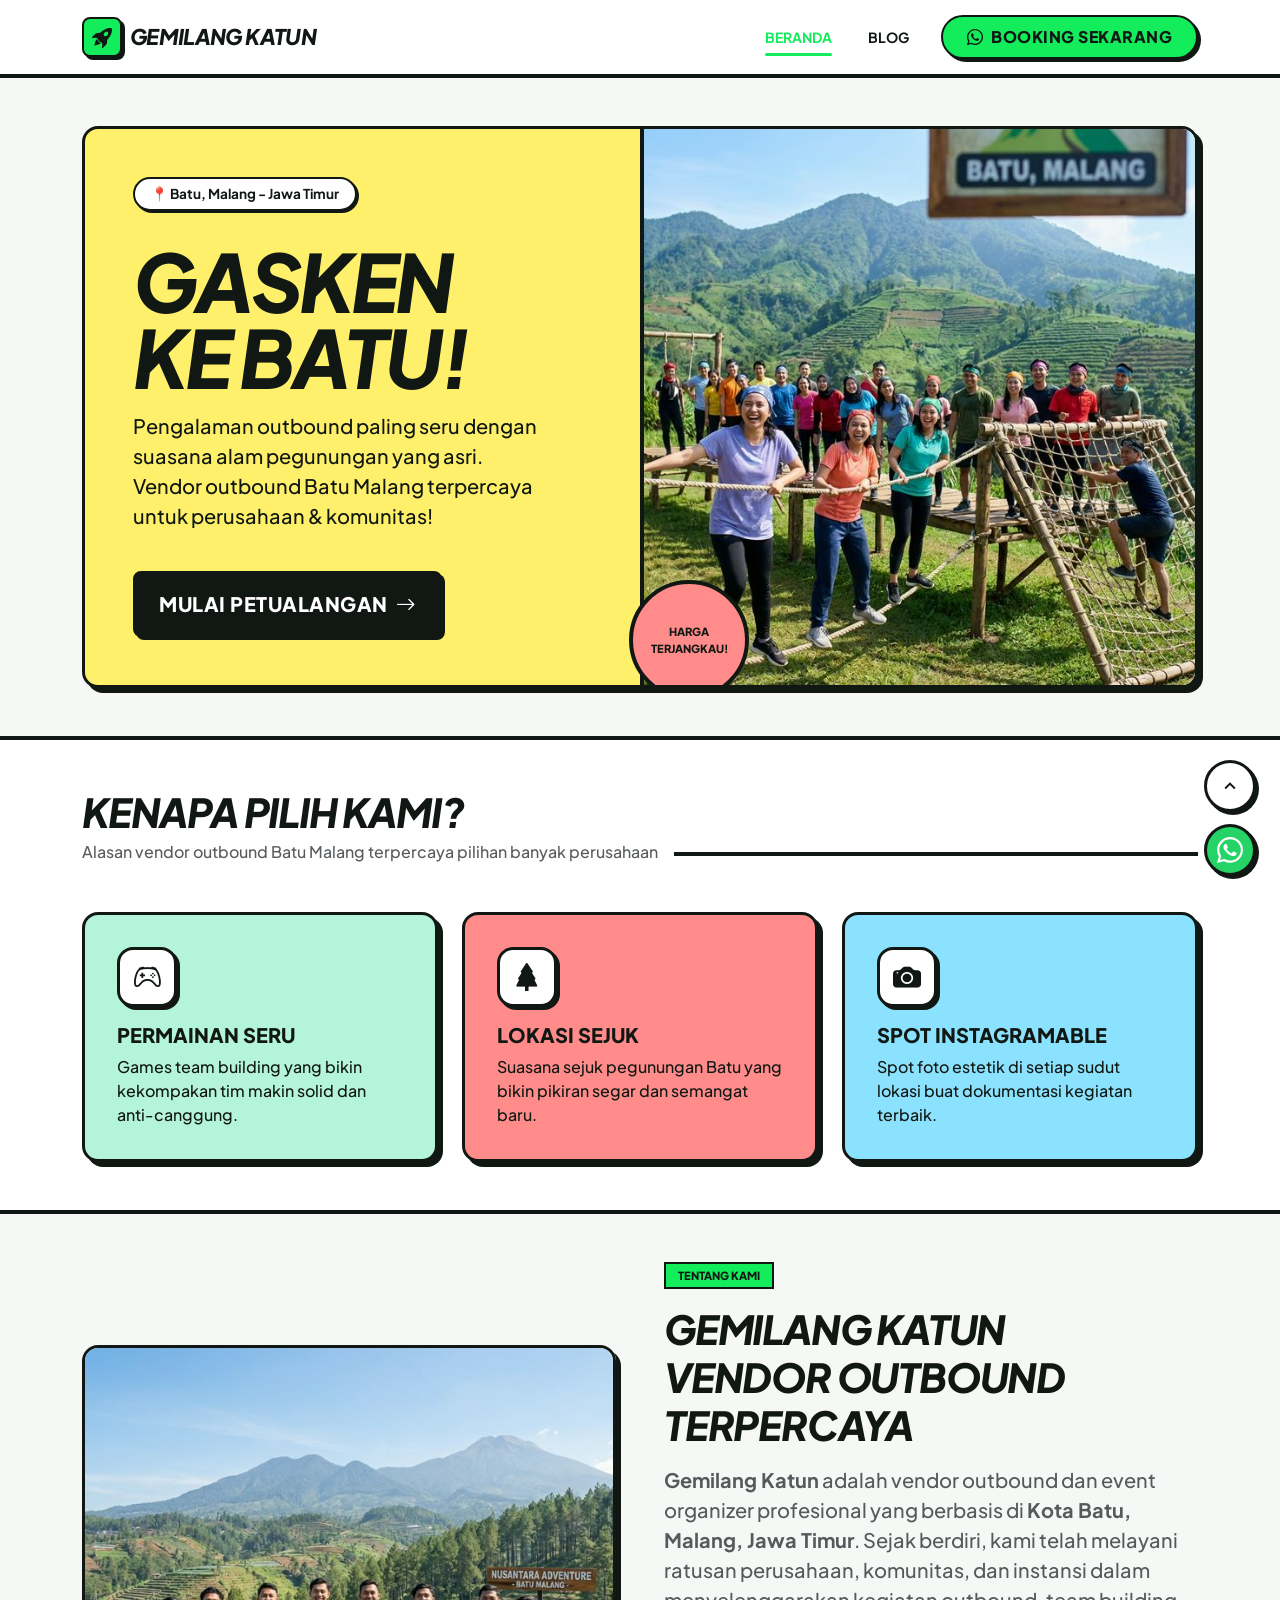
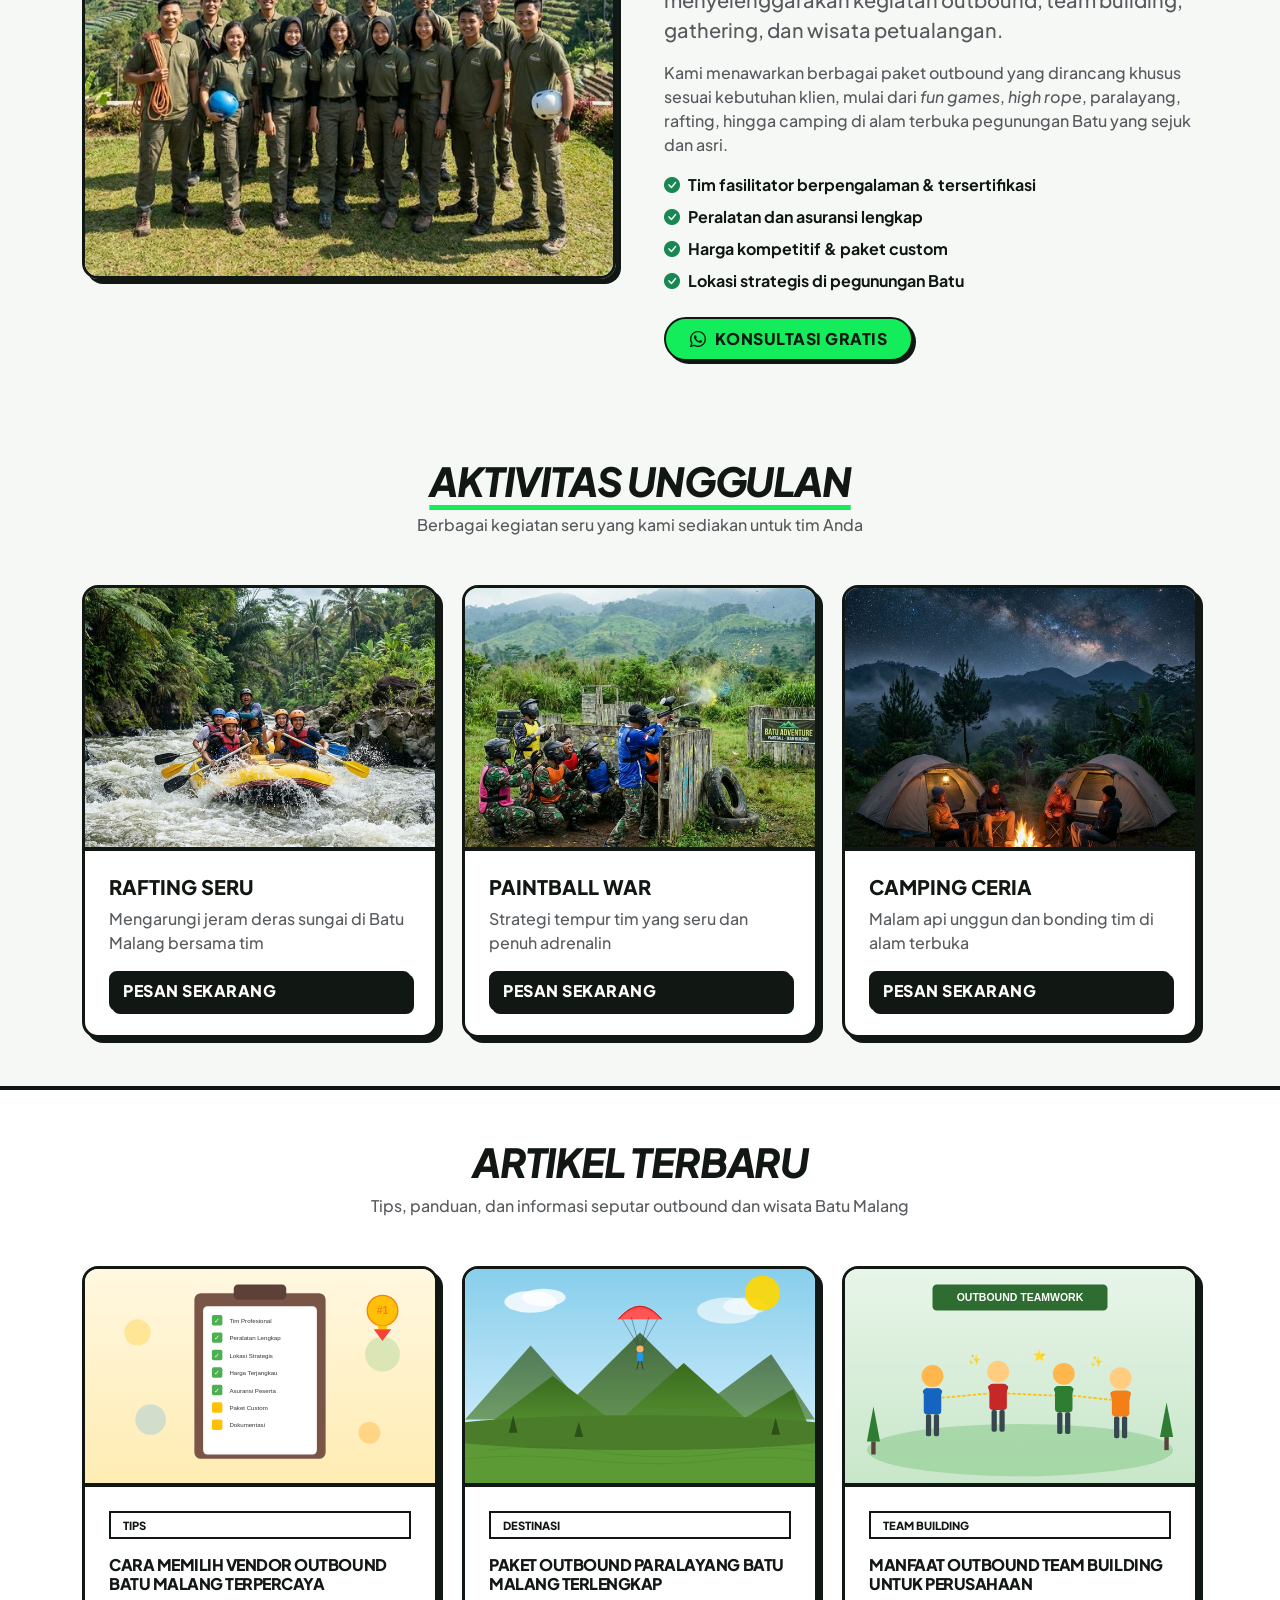
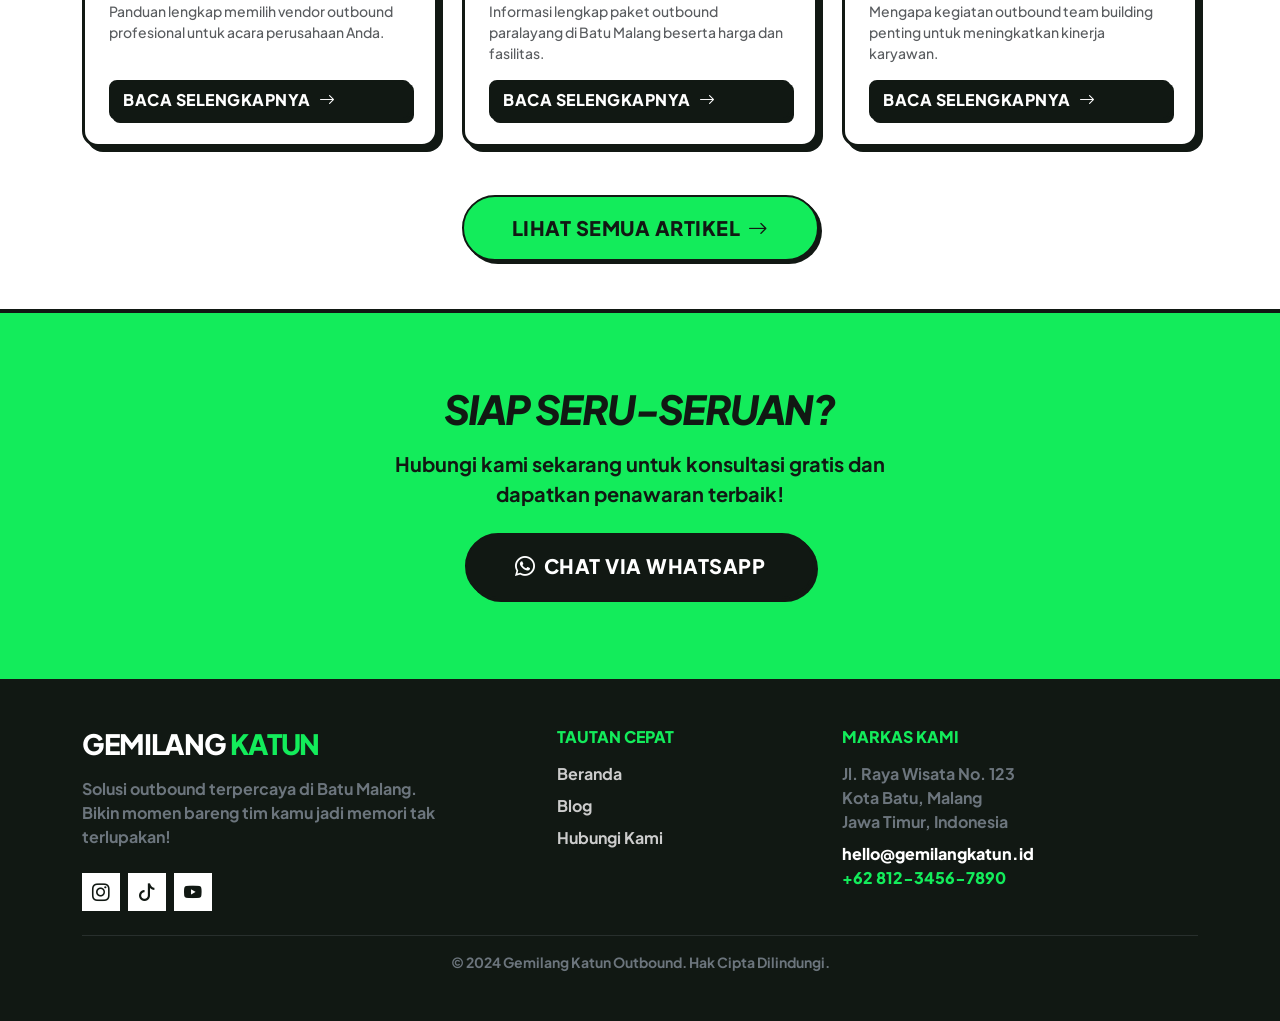
==== index.html @ 22e2e4f4 "Add files via upload" ====
<!DOCTYPE html>
<html lang="id">

<head>
    <meta charset="utf-8">
    <meta name="viewport" content="width=device-width, initial-scale=1.0">
    <title>Gemilang Katun - Vendor Outbound Batu Malang Terpercaya</title>
    <meta name="description"
        content="Gemilang Katun adalah vendor outbound terpercaya di Batu Malang. Paket outbound seru, paralayang, rafting, camping, dan team building profesional untuk perusahaan dan komunitas.">
    <meta name="keywords"
        content="vendor outbound batu malang terpercaya, paket outbound batu malang, outbound malang, team building batu, paralayang batu malang, rafting malang">
    <meta name="author" content="Ulil">
    <meta name="robots" content="index, follow, max-image-preview:large, max-snippet:-1, max-video-preview:-1">
    <link rel="canonical" href="https://gemilangkatun.id/">

    <!-- Open Graph -->
    <meta property="og:type" content="website">
    <meta property="og:title" content="Gemilang Katun - Vendor Outbound Batu Malang Terpercaya">
    <meta property="og:description"
        content="Gemilang Katun adalah vendor outbound terpercaya di Batu Malang. Paket outbound seru, paralayang, rafting, camping, dan team building profesional.">
    <meta property="og:url" content="https://gemilangkatun.id/">
    <meta property="og:site_name" content="Gemilang Katun">
    <meta property="og:image" content="https://gemilangkatun.id/images/hero-outbound.png">
    <meta property="og:image:width" content="1200">
    <meta property="og:image:height" content="630">
    <meta property="og:locale" content="id_ID">

    <!-- Twitter Card -->
    <meta name="twitter:card" content="summary_large_image">
    <meta name="twitter:title" content="Gemilang Katun - Vendor Outbound Batu Malang Terpercaya">
    <meta name="twitter:description"
        content="Vendor outbound terpercaya di Batu Malang. Paket outbound seru, paralayang, rafting, camping, dan team building.">
    <meta name="twitter:image" content="https://gemilangkatun.id/images/hero-outbound.png">

    <!-- GEO Tags -->
    <meta name="geo.region" content="ID-JI">
    <meta name="geo.placename" content="Batu, Malang">
    <meta name="geo.position" content="-7.882;112.523">
    <meta name="ICBM" content="-7.882, 112.523">

    <!-- Favicon -->
    <link rel="icon" type="image/svg+xml" href="images/favicon.svg">
    <link rel="apple-touch-icon" href="images/favicon.svg">

    <!-- Preconnect -->
    <link rel="preconnect" href="https://cdn.jsdelivr.net" crossorigin>
    <link rel="preconnect" href="https://fonts.googleapis.com">
    <link rel="preconnect" href="https://fonts.gstatic.com" crossorigin>

    <!-- Bootstrap 5 CSS -->
    <link href="https://cdn.jsdelivr.net/npm/bootstrap@5.3.3/dist/css/bootstrap.min.css" rel="stylesheet">
    <!-- Bootstrap Icons -->
    <link href="https://cdn.jsdelivr.net/npm/bootstrap-icons@1.11.3/font/bootstrap-icons.min.css" rel="stylesheet">
    <!-- Custom CSS -->
    <link href="style.css" rel="stylesheet">

    <!-- JSON-LD Structured Data -->
    <script type="application/ld+json">
  {
    "@context": "https://schema.org",
    "@type": "LocalBusiness",
    "name": "Gemilang Katun",
    "description": "Vendor outbound terpercaya di Batu Malang menyediakan paket outbound, team building, paralayang, rafting, dan camping.",
    "url": "https://gemilangkatun.id",
    "telephone": "+6281234567890",
    "email": "hello@gemilangkatun.id",
    "address": {
      "@type": "PostalAddress",
      "streetAddress": "Jl. Raya Wisata No. 123",
      "addressLocality": "Batu",
      "addressRegion": "Jawa Timur",
      "postalCode": "65315",
      "addressCountry": "ID"
    },
    "geo": {
      "@type": "GeoCoordinates",
      "latitude": -7.882,
      "longitude": 112.523
    },
    "image": "https://gemilangkatun.id/images/hero-outbound.png",
    "priceRange": "$$",
    "openingHoursSpecification": {
      "@type": "OpeningHoursSpecification",
      "dayOfWeek": ["Monday","Tuesday","Wednesday","Thursday","Friday","Saturday","Sunday"],
      "opens": "08:00",
      "closes": "17:00"
    },
    "sameAs": [
      "https://www.instagram.com/gemilangkatun",
      "https://www.tiktok.com/@gemilangkatun"
    ]
  }
  </script>
    <script type="application/ld+json">
  {
    "@context": "https://schema.org",
    "@type": "WebSite",
    "name": "Gemilang Katun",
    "url": "https://gemilangkatun.id",
    "potentialAction": {
      "@type": "SearchAction",
      "target": "https://gemilangkatun.id/?s={search_term_string}",
      "query-input": "required name=search_term_string"
    }
  }
  </script>
</head>

<body>

    <!-- Navbar -->
    <nav class="navbar navbar-expand-lg navbar-neo sticky-top" id="mainNavbar">
        <div class="container">
            <a class="navbar-brand d-flex align-items-center gap-2" href="index.html">
                <span class="brand-icon"><i class="bi bi-rocket-takeoff-fill fs-5"></i></span>
                Gemilang Katun
            </a>
            <button class="navbar-toggler border-2 border-dark" type="button" data-bs-toggle="offcanvas"
                data-bs-target="#mobileMenu" aria-controls="mobileMenu" aria-label="Toggle navigasi">
                <span class="navbar-toggler-icon"></span>
            </button>
            <div class="collapse navbar-collapse" id="navbarNav">
                <ul class="navbar-nav ms-auto me-3 gap-1">
                    <li class="nav-item"><a class="nav-link active" href="index.html">Beranda</a></li>
                    <li class="nav-item"><a class="nav-link" href="blog.html">Blog</a></li>
                </ul>
                <a href="https://wa.me/6281234567890?text=Halo%20Gemilang%20Katun%2C%20saya%20ingin%20booking%20outbound"
                    class="btn neo-btn neo-btn-primary rounded-pill px-4 py-2" target="_blank"
                    rel="noopener noreferrer">
                    <i class="bi bi-whatsapp"></i> Booking Sekarang
                </a>
            </div>
        </div>
    </nav>

    <!-- Offcanvas Mobile -->
    <div class="offcanvas offcanvas-end offcanvas-neo" tabindex="-1" id="mobileMenu" aria-labelledby="mobileMenuLabel">
        <div class="offcanvas-header">
            <h5 class="offcanvas-title fw-800" id="mobileMenuLabel">Menu</h5>
            <button type="button" class="btn-close" data-bs-dismiss="offcanvas" aria-label="Tutup"></button>
        </div>
        <div class="offcanvas-body">
            <ul class="navbar-nav">
                <li class="nav-item"><a class="nav-link active" href="index.html">Beranda</a></li>
                <li class="nav-item"><a class="nav-link" href="blog.html">Blog</a></li>
            </ul>
            <a href="https://wa.me/6281234567890?text=Halo%20Gemilang%20Katun%2C%20saya%20ingin%20booking%20outbound"
                class="btn neo-btn neo-btn-primary w-100 mt-4 py-3 rounded-pill" target="_blank"
                rel="noopener noreferrer">
                <i class="bi bi-whatsapp"></i> Booking Sekarang
            </a>
        </div>
    </div>

    <main>
        <!-- Hero Section -->
        <section class="py-4 py-lg-5 px-3" id="hero">
            <div class="container">
                <div class="hero-section">
                    <div class="row g-0">
                        <div class="col-lg-6 p-4 p-lg-5 d-flex flex-column justify-content-center gap-4">
                            <div>
                                <span class="hero-badge mb-3">📍 Batu, Malang - Jawa Timur</span>
                                <h1 class="mt-3">Gasken<br>ke Batu!</h1>
                                <p class="fs-5 fw-medium mt-3" style="max-width: 420px;">
                                    Pengalaman outbound paling seru dengan suasana alam pegunungan yang asri. Vendor
                                    outbound Batu Malang terpercaya untuk perusahaan &amp; komunitas!
                                </p>
                            </div>
                            <div>
                                <a href="https://wa.me/6281234567890?text=Halo%20Gemilang%20Katun%2C%20saya%20ingin%20tanya%20paket%20outbound"
                                    class="btn neo-btn neo-btn-dark rounded-3 px-4 py-3 fs-5" target="_blank"
                                    rel="noopener noreferrer">
                                    Mulai Petualangan <i class="bi bi-arrow-right"></i>
                                </a>
                            </div>
                        </div>
                        <div class="col-lg-6">
                            <div class="hero-img-wrap">
                                <img src="images/hero-outbound.png"
                                    alt="Kegiatan outbound seru tim di alam terbuka Batu Malang" width="800"
                                    height="500" loading="eager">
                                <div class="hero-badge-float d-none d-lg-flex">
                                    <span class="text-center fw-900 text-uppercase"
                                        style="font-size: 0.7rem;">Harga<br>Terjangkau!</span>
                                </div>
                            </div>
                        </div>
                    </div>
                </div>
            </div>
        </section>

        <!-- Kenapa Pilih Kami -->
        <section class="py-5 bg-white" style="border-top: 4px solid #111813; border-bottom: 4px solid #111813;"
            id="kenapa-kami">
            <div class="container">
                <div class="d-flex align-items-end justify-content-between mb-5 flex-wrap gap-3">
                    <div>
                        <h2 class="section-heading mb-1">Kenapa Pilih Kami?</h2>
                        <p class="fw-medium text-muted mb-0">Alasan vendor outbound Batu Malang terpercaya pilihan
                            banyak perusahaan</p>
                    </div>
                    <div class="section-line d-none d-lg-block"></div>
                </div>
                <div class="row g-4">
                    <div class="col-md-4">
                        <div class="feature-card bg-mint h-100">
                            <div class="feature-icon mb-3"><i class="bi bi-controller fs-3"></i></div>
                            <h3 class="fs-5 fw-800 text-uppercase mb-2">Permainan Seru</h3>
                            <p class="fw-medium mb-0">Games team building yang bikin kekompakan tim makin solid dan
                                anti-canggung.</p>
                        </div>
                    </div>
                    <div class="col-md-4">
                        <div class="feature-card bg-coral h-100">
                            <div class="feature-icon mb-3"><i class="bi bi-tree-fill fs-3"></i></div>
                            <h3 class="fs-5 fw-800 text-uppercase mb-2">Lokasi Sejuk</h3>
                            <p class="fw-medium mb-0">Suasana sejuk pegunungan Batu yang bikin pikiran segar dan
                                semangat baru.</p>
                        </div>
                    </div>
                    <div class="col-md-4">
                        <div class="feature-card bg-sky h-100">
                            <div class="feature-icon mb-3"><i class="bi bi-camera-fill fs-3"></i></div>
                            <h3 class="fs-5 fw-800 text-uppercase mb-2">Spot Instagramable</h3>
                            <p class="fw-medium mb-0">Spot foto estetik di setiap sudut lokasi buat dokumentasi kegiatan
                                terbaik.</p>
                        </div>
                    </div>
                </div>
            </div>
        </section>

        <!-- About Us -->
        <section class="py-5" id="tentang-kami">
            <div class="container">
                <div class="row g-5 align-items-center">
                    <div class="col-lg-6">
                        <div class="about-img-wrap">
                            <img src="images/about-team.png"
                                alt="Tim profesional Gemilang Katun vendor outbound Batu Malang" width="600"
                                height="400" loading="lazy">
                        </div>
                    </div>
                    <div class="col-lg-6">
                        <span class="badge-neo bg-primary-neo mb-3">Tentang Kami</span>
                        <h2 class="section-heading mb-3">Gemilang Katun<br>Vendor Outbound Terpercaya</h2>
                        <p class="fw-medium text-muted fs-5 mb-3">
                            <strong>Gemilang Katun</strong> adalah vendor outbound dan event organizer profesional yang
                            berbasis di <strong>Kota Batu, Malang, Jawa Timur</strong>. Sejak berdiri, kami telah
                            melayani ratusan perusahaan, komunitas, dan instansi dalam menyelenggarakan kegiatan
                            outbound, team building, gathering, dan wisata petualangan.
                        </p>
                        <p class="fw-medium text-muted mb-3">
                            Kami menawarkan berbagai paket outbound yang dirancang khusus sesuai kebutuhan klien, mulai
                            dari <em>fun games</em>, <em>high rope</em>, paralayang, rafting, hingga camping di alam
                            terbuka pegunungan Batu yang sejuk dan asri.
                        </p>
                        <ul class="list-unstyled">
                            <li class="mb-2"><i class="bi bi-check-circle-fill text-success me-2"></i><strong>Tim
                                    fasilitator berpengalaman &amp; tersertifikasi</strong></li>
                            <li class="mb-2"><i class="bi bi-check-circle-fill text-success me-2"></i><strong>Peralatan
                                    dan asuransi lengkap</strong></li>
                            <li class="mb-2"><i class="bi bi-check-circle-fill text-success me-2"></i><strong>Harga
                                    kompetitif &amp; paket custom</strong></li>
                            <li class="mb-2"><i class="bi bi-check-circle-fill text-success me-2"></i><strong>Lokasi
                                    strategis di pegunungan Batu</strong></li>
                        </ul>
                        <a href="https://wa.me/6281234567890?text=Halo%20saya%20ingin%20konsultasi%20paket%20outbound"
                            class="btn neo-btn neo-btn-primary rounded-pill px-4 py-2 mt-2" target="_blank"
                            rel="noopener noreferrer">
                            <i class="bi bi-whatsapp"></i> Konsultasi Gratis
                        </a>
                    </div>
                </div>
            </div>
        </section>

        <!-- Aktivitas Unggulan -->
        <section class="py-5" style="background: var(--clr-bg-light);" id="aktivitas">
            <div class="container">
                <h2 class="section-heading text-center mb-2">
                    <span
                        style="text-decoration: underline; text-decoration-color: var(--clr-primary); text-underline-offset: 8px; text-decoration-thickness: 5px;">Aktivitas
                        Unggulan</span>
                </h2>
                <p class="text-center text-muted fw-medium mb-5">Berbagai kegiatan seru yang kami sediakan untuk tim
                    Anda</p>
                <div class="row g-4">
                    <div class="col-md-4">
                        <div class="activity-card bg-white h-100">
                            <div style="overflow:hidden;">
                                <img class="card-img-top" src="images/rafting-activity.png"
                                    alt="Kegiatan rafting seru di sungai Batu Malang" width="400" height="300"
                                    loading="lazy">
                            </div>
                            <div class="card-body p-4">
                                <h4 class="fw-800 text-uppercase fs-5">Rafting Seru</h4>
                                <p class="text-muted fw-medium">Mengarungi jeram deras sungai di Batu Malang bersama tim
                                </p>
                                <a href="https://wa.me/6281234567890?text=Halo%20saya%20tertarik%20paket%20rafting"
                                    class="btn neo-btn neo-btn-dark rounded-3 w-100" target="_blank"
                                    rel="noopener noreferrer">Pesan Sekarang</a>
                            </div>
                        </div>
                    </div>
                    <div class="col-md-4">
                        <div class="activity-card bg-white h-100">
                            <div style="overflow:hidden;">
                                <img class="card-img-top" src="images/paintball-activity.png"
                                    alt="Kegiatan paintball outbound Batu Malang" width="400" height="300"
                                    loading="lazy">
                            </div>
                            <div class="card-body p-4">
                                <h4 class="fw-800 text-uppercase fs-5">Paintball War</h4>
                                <p class="text-muted fw-medium">Strategi tempur tim yang seru dan penuh adrenalin</p>
                                <a href="https://wa.me/6281234567890?text=Halo%20saya%20tertarik%20paket%20paintball"
                                    class="btn neo-btn neo-btn-dark rounded-3 w-100" target="_blank"
                                    rel="noopener noreferrer">Pesan Sekarang</a>
                            </div>
                        </div>
                    </div>
                    <div class="col-md-4">
                        <div class="activity-card bg-white h-100">
                            <div style="overflow:hidden;">
                                <img class="card-img-top" src="images/camping-activity.png"
                                    alt="Kegiatan camping malam di Batu Malang" width="400" height="300" loading="lazy">
                            </div>
                            <div class="card-body p-4">
                                <h4 class="fw-800 text-uppercase fs-5">Camping Ceria</h4>
                                <p class="text-muted fw-medium">Malam api unggun dan bonding tim di alam terbuka</p>
                                <a href="https://wa.me/6281234567890?text=Halo%20saya%20tertarik%20paket%20camping"
                                    class="btn neo-btn neo-btn-dark rounded-3 w-100" target="_blank"
                                    rel="noopener noreferrer">Pesan Sekarang</a>
                            </div>
                        </div>
                    </div>
                </div>
            </div>
        </section>

        <!-- Artikel Terbaru -->
        <section class="py-5 bg-white" style="border-top: 4px solid #111813;" id="artikel">
            <div class="container">
                <h2 class="section-heading text-center mb-2">Artikel Terbaru</h2>
                <p class="text-center text-muted fw-medium mb-5">Tips, panduan, dan informasi seputar outbound dan
                    wisata Batu Malang</p>
                <div class="row g-4">
                    <div class="col-md-4">
                        <div class="article-card bg-white">
                            <div class="card-img-wrap">
                                <img src="images/vendor-outbound.svg"
                                    alt="Tips memilih vendor outbound Batu Malang terpercaya" width="400" height="250"
                                    loading="lazy">
                            </div>
                            <div class="card-body p-4">
                                <span class="badge-neo bg-yellow-neo mb-3">Tips</span>
                                <h3 class="fw-800 fs-6 text-uppercase tracking-tight">Cara Memilih Vendor Outbound Batu
                                    Malang Terpercaya</h3>
                                <p class="text-muted small fw-medium">Panduan lengkap memilih vendor outbound
                                    profesional untuk acara perusahaan Anda.</p>
                                <div class="mt-auto">
                                    <a href="artikel-1.html" class="btn neo-btn neo-btn-dark rounded-3 w-100">Baca
                                        Selengkapnya <i class="bi bi-arrow-right"></i></a>
                                </div>
                            </div>
                        </div>
                    </div>
                    <div class="col-md-4">
                        <div class="article-card bg-white">
                            <div class="card-img-wrap">
                                <img src="images/paragliding-batu.svg" alt="Paket paralayang Batu Malang untuk outbound"
                                    width="400" height="250" loading="lazy">
                            </div>
                            <div class="card-body p-4">
                                <span class="badge-neo bg-sky mb-3">Destinasi</span>
                                <h3 class="fw-800 fs-6 text-uppercase tracking-tight">Paket Outbound Paralayang Batu
                                    Malang Terlengkap</h3>
                                <p class="text-muted small fw-medium">Informasi lengkap paket outbound paralayang di
                                    Batu Malang beserta harga dan fasilitas.</p>
                                <div class="mt-auto">
                                    <a href="artikel-2.html" class="btn neo-btn neo-btn-dark rounded-3 w-100">Baca
                                        Selengkapnya <i class="bi bi-arrow-right"></i></a>
                                </div>
                            </div>
                        </div>
                    </div>
                    <div class="col-md-4">
                        <div class="article-card bg-white">
                            <div class="card-img-wrap">
                                <img src="images/outbound-teamwork.svg" alt="Manfaat outbound team building Batu Malang"
                                    width="400" height="250" loading="lazy">
                            </div>
                            <div class="card-body p-4">
                                <span class="badge-neo bg-mint mb-3">Team Building</span>
                                <h3 class="fw-800 fs-6 text-uppercase tracking-tight">Manfaat Outbound Team Building
                                    untuk Perusahaan</h3>
                                <p class="text-muted small fw-medium">Mengapa kegiatan outbound team building penting
                                    untuk meningkatkan kinerja karyawan.</p>
                                <div class="mt-auto">
                                    <a href="artikel-3.html" class="btn neo-btn neo-btn-dark rounded-3 w-100">Baca
                                        Selengkapnya <i class="bi bi-arrow-right"></i></a>
                                </div>
                            </div>
                        </div>
                    </div>
                </div>
                <div class="text-center mt-5">
                    <a href="blog.html" class="btn neo-btn neo-btn-primary rounded-pill px-5 py-3 fs-5">
                        Lihat Semua Artikel <i class="bi bi-arrow-right"></i>
                    </a>
                </div>
            </div>
        </section>

        <!-- CTA Section -->
        <section class="py-5" style="background: var(--clr-primary); border-top: 4px solid #111813;" id="cta">
            <div class="container text-center py-4">
                <h2 class="fw-900 text-uppercase italic tracking-tighter mb-3" style="font-size: 2.5rem;">Siap
                    Seru-Seruan?</h2>
                <p class="fs-5 fw-bold mb-4" style="max-width: 500px; margin: 0 auto;">Hubungi kami sekarang untuk
                    konsultasi gratis dan dapatkan penawaran terbaik!</p>
                <a href="https://wa.me/6281234567890?text=Halo%20Gemilang%20Katun%2C%20saya%20ingin%20konsultasi%20paket%20outbound"
                    class="btn neo-btn neo-btn-dark rounded-pill px-5 py-3 fs-5" target="_blank"
                    rel="noopener noreferrer">
                    <i class="bi bi-whatsapp"></i> Chat via WhatsApp
                </a>
            </div>
        </section>
    </main>

    <!-- Footer -->
    <footer class="footer-neo py-5" id="footer">
        <div class="container">
            <div class="row g-4">
                <div class="col-md-6 col-lg-5">
                    <h4 class="fs-3 fw-900 text-uppercase tracking-tighter mb-3">
                        Gemilang <span class="text-primary-neo">Katun</span>
                    </h4>
                    <p class="text-secondary fw-bold mb-4" style="max-width: 360px;">
                        Solusi outbound terpercaya di Batu Malang. Bikin momen bareng tim kamu jadi memori tak
                        terlupakan!
                    </p>
                    <div class="footer-social d-flex gap-2">
                        <a href="https://instagram.com/gemilangkatun" target="_blank" rel="noopener noreferrer"
                            aria-label="Instagram"><i class="bi bi-instagram"></i></a>
                        <a href="https://tiktok.com/@gemilangkatun" target="_blank" rel="noopener noreferrer"
                            aria-label="TikTok"><i class="bi bi-tiktok"></i></a>
                        <a href="https://youtube.com/@gemilangkatun" target="_blank" rel="noopener noreferrer"
                            aria-label="YouTube"><i class="bi bi-youtube"></i></a>
                    </div>
                </div>
                <div class="col-6 col-lg-3">
                    <h5>Tautan Cepat</h5>
                    <ul class="list-unstyled">
                        <li class="mb-2"><a href="index.html" class="fw-bold">Beranda</a></li>
                        <li class="mb-2"><a href="blog.html" class="fw-bold">Blog</a></li>
                        <li class="mb-2"><a href="https://wa.me/6281234567890" class="fw-bold" target="_blank"
                                rel="noopener noreferrer">Hubungi Kami</a></li>
                    </ul>
                </div>
                <div class="col-6 col-lg-4">
                    <h5>Markas Kami</h5>
                    <p class="fw-bold text-secondary mb-1">
                        Jl. Raya Wisata No. 123<br>
                        Kota Batu, Malang<br>
                        Jawa Timur, Indonesia
                    </p>
                    <p class="fw-800 mt-2 mb-0">hello@gemilangkatun.id</p>
                    <p class="fw-800 text-primary-neo">+62 812-3456-7890</p>
                </div>
            </div>
            <hr class="border-secondary mt-4 mb-3">
            <p class="text-center text-secondary fw-bold small mb-0">
                &copy; 2024 Gemilang Katun Outbound. Hak Cipta Dilindungi.
            </p>
        </div>
    </footer>

    <!-- Floating Buttons -->
    <div class="floating-actions" id="floatingActions">
        <button class="btn-scroll-top" id="scrollTopBtn" onclick="window.scrollTo({top:0,behavior:'smooth'})"
            aria-label="Kembali ke atas">
            <svg viewBox="0 0 24 24">
                <path d="M7.41 15.41L12 10.83l4.59 4.58L18 14l-6-6-6 6z" />
            </svg>
        </button>
        <a href="https://wa.me/6281234567890?text=Halo%20Gemilang%20Katun%2C%20saya%20ingin%20bertanya"
            class="btn-wa-float" target="_blank" rel="noopener noreferrer" aria-label="Chat WhatsApp">
            <svg viewBox="0 0 24 24">
                <path
                    d="M17.472 14.382c-.297-.149-1.758-.867-2.03-.967-.273-.099-.471-.148-.67.15-.197.297-.767.966-.94 1.164-.173.199-.347.223-.644.075-.297-.15-1.255-.463-2.39-1.475-.883-.788-1.48-1.761-1.653-2.059-.173-.297-.018-.458.13-.606.134-.133.298-.347.446-.52.149-.174.198-.298.298-.497.099-.198.05-.371-.025-.52-.075-.149-.669-1.612-.916-2.207-.242-.579-.487-.5-.669-.51-.173-.008-.371-.01-.57-.01-.198 0-.52.074-.792.372-.272.297-1.04 1.016-1.04 2.479 0 1.462 1.065 2.875 1.213 3.074.149.198 2.096 3.2 5.077 4.487.709.306 1.262.489 1.694.625.712.227 1.36.195 1.871.118.571-.085 1.758-.719 2.006-1.413.248-.694.248-1.289.173-1.413-.074-.124-.272-.198-.57-.347m-5.421 7.403h-.004a9.87 9.87 0 01-5.031-1.378l-.361-.214-3.741.982.998-3.648-.235-.374a9.86 9.86 0 01-1.51-5.26c.001-5.45 4.436-9.884 9.888-9.884 2.64 0 5.122 1.03 6.988 2.898a9.825 9.825 0 012.893 6.994c-.003 5.45-4.437 9.884-9.885 9.884m8.413-18.297A11.815 11.815 0 0012.05 0C5.495 0 .16 5.335.157 11.892c0 2.096.547 4.142 1.588 5.945L.057 24l6.305-1.654a11.882 11.882 0 005.683 1.448h.005c6.554 0 11.89-5.335 11.893-11.893a11.821 11.821 0 00-3.48-8.413z" />
            </svg>
        </a>
    </div>

    <!-- Bootstrap JS -->
    <script src="https://cdn.jsdelivr.net/npm/bootstrap@5.3.3/dist/js/bootstrap.bundle.min.js"></script>
    <!-- Custom Scripts -->
    <script>
        // Scroll to top button visibility
        const scrollBtn = document.getElementById('scrollTopBtn');
        window.addEventListener('scroll', function () {
            if (window.scrollY > 400) {
                scrollBtn.classList.add('visible');
            } else {
                scrollBtn.classList.remove('visible');
            }
        });
    </script>
</body>

</html>
---- style.css ----
/* ============================================
   Gemilang Katun - Custom Stylesheet
   Neo-Brutalism Design System on Bootstrap
   ============================================ */

/* ---------- Import Google Fonts ---------- */
@import url('https://fonts.googleapis.com/css2?family=Plus+Jakarta+Sans:wght@400;500;600;700;800&display=swap');

/* ---------- CSS Custom Properties ---------- */
:root {
  --clr-primary: #13ec5b;
  --clr-primary-dark: #0abf48;
  --clr-bg-light: #f6f8f6;
  --clr-dark: #111813;
  --clr-accent-coral: #ff8b8b;
  --clr-accent-sky: #8be2ff;
  --clr-accent-mint: #b4f4da;
  --clr-accent-yellow: #fff06b;
  --clr-accent-pink: #fface4;
  --clr-wa-green: #25D366;
  --border-neo: 3px solid #111813;
  --shadow-neo: 5px 5px 0px #111813;
  --shadow-neo-sm: 3px 3px 0px #111813;
  --shadow-neo-hover: 2px 2px 0px #111813;
  --radius-sm: 0.5rem;
  --radius-md: 1rem;
  --radius-lg: 2rem;
  --radius-full: 9999px;
  --font-base: 'Plus Jakarta Sans', sans-serif;
}

/* ---------- Global Reset & Base ---------- */
* { box-sizing: border-box; }
html { scroll-behavior: smooth; }

body {
  font-family: var(--font-base);
  background-color: var(--clr-bg-light);
  color: var(--clr-dark);
  overflow-x: hidden;
}

img { max-width: 100%; height: auto; }
a { text-decoration: none; transition: color 0.2s; }

/* ---------- Neo-Brutalism Components ---------- */
.neo-card {
  border: var(--border-neo);
  box-shadow: var(--shadow-neo);
  border-radius: var(--radius-md);
  transition: transform 0.15s ease, box-shadow 0.15s ease;
}
.neo-card:hover {
  transform: translate(2px, 2px);
  box-shadow: var(--shadow-neo-hover);
}

.neo-btn {
  border: 2px solid var(--clr-dark);
  box-shadow: var(--shadow-neo-sm);
  transition: all 0.12s ease;
  font-weight: 800;
  text-transform: uppercase;
  letter-spacing: 0.5px;
  display: inline-flex;
  align-items: center;
  gap: 0.5rem;
  cursor: pointer;
}
.neo-btn:active,
.neo-btn:hover {
  box-shadow: 0px 0px 0px var(--clr-dark);
  transform: translate(3px, 3px);
}

.neo-btn-primary {
  background-color: var(--clr-primary);
  color: var(--clr-dark);
}
.neo-btn-primary:hover {
  background-color: var(--clr-primary-dark);
  color: var(--clr-dark);
}

.neo-btn-dark {
  background-color: var(--clr-dark);
  color: #fff;
}
.neo-btn-dark:hover {
  background-color: var(--clr-primary);
  color: var(--clr-dark);
}

.neo-btn-wa {
  background-color: var(--clr-wa-green);
  color: #fff;
  border-color: var(--clr-dark);
}
.neo-btn-wa:hover {
  background-color: #1DA851;
  color: #fff;
}

/* ---------- Navbar ---------- */
.navbar-neo {
  background: rgba(255,255,255,0.95);
  backdrop-filter: blur(12px);
  -webkit-backdrop-filter: blur(12px);
  border-bottom: 4px solid var(--clr-dark);
  padding: 0.75rem 0;
}
.navbar-neo .navbar-brand {
  font-weight: 800;
  font-size: 1.35rem;
  text-transform: uppercase;
  letter-spacing: -0.03em;
  font-style: italic;
  color: var(--clr-dark);
}
.navbar-neo .navbar-brand:hover { color: var(--clr-dark); }
.navbar-neo .brand-icon {
  width: 40px; height: 40px;
  background: var(--clr-primary);
  border: 2px solid var(--clr-dark);
  border-radius: var(--radius-sm);
  display: flex; align-items: center; justify-content: center;
  box-shadow: var(--shadow-neo-sm);
}
.navbar-neo .nav-link {
  font-weight: 700;
  text-transform: uppercase;
  font-size: 0.875rem;
  color: var(--clr-dark) !important;
  position: relative;
  padding: 0.5rem 1rem !important;
}
.navbar-neo .nav-link:hover,
.navbar-neo .nav-link.active {
  color: var(--clr-primary) !important;
}
.navbar-neo .nav-link.active::after {
  content: '';
  position: absolute;
  bottom: 0; left: 1rem; right: 1rem;
  height: 3px;
  background: var(--clr-primary);
  border-radius: 2px;
}

/* ---------- Offcanvas Mobile ---------- */
.offcanvas-neo {
  border-left: 4px solid var(--clr-dark) !important;
}
.offcanvas-neo .offcanvas-header {
  border-bottom: 3px solid var(--clr-dark);
}
.offcanvas-neo .nav-link {
  font-weight: 700;
  font-size: 1.1rem;
  padding: 0.75rem 1rem;
  color: var(--clr-dark);
  border-bottom: 2px solid #eee;
}
.offcanvas-neo .nav-link:hover,
.offcanvas-neo .nav-link.active {
  color: var(--clr-primary);
  background: #f0faf2;
}

/* ---------- Hero Section ---------- */
.hero-section {
  background: var(--clr-accent-yellow);
  border: var(--border-neo);
  box-shadow: var(--shadow-neo);
  border-radius: var(--radius-md);
  overflow: hidden;
}
.hero-section .hero-badge {
  display: inline-block;
  background: #fff;
  border: 2px solid var(--clr-dark);
  padding: 0.3rem 1rem;
  border-radius: var(--radius-full);
  font-size: 0.85rem;
  font-weight: 700;
  box-shadow: 2px 2px 0 var(--clr-dark);
}
.hero-section h1 {
  font-size: 3.5rem;
  font-weight: 900;
  line-height: 0.95;
  letter-spacing: -0.04em;
  text-transform: uppercase;
  font-style: italic;
}
@media (min-width: 992px) {
  .hero-section h1 { font-size: 5rem; }
}
.hero-img-wrap {
  position: relative;
  min-height: 350px;
  border-left: 0;
  border-top: 4px solid var(--clr-dark);
  background: var(--clr-accent-mint);
}
@media (min-width: 992px) {
  .hero-img-wrap {
    border-left: 4px solid var(--clr-dark);
    border-top: 0;
    min-height: 100%;
  }
}
.hero-img-wrap img {
  position: absolute;
  inset: 0;
  width: 100%; height: 100%;
  object-fit: cover;
}
.hero-badge-float {
  position: absolute;
  bottom: -15px; left: -15px;
  width: 120px; height: 120px;
  background: var(--clr-accent-coral);
  border-radius: 50%;
  border: 4px solid var(--clr-dark);
  display: flex; align-items: center; justify-content: center;
  animation: bounce 2s infinite;
  z-index: 2;
}
@keyframes bounce {
  0%, 100% { transform: translateY(0); }
  50% { transform: translateY(-15px); }
}

/* ---------- Section Styles ---------- */
.section-heading {
  font-size: 2rem;
  font-weight: 900;
  text-transform: uppercase;
  letter-spacing: -0.03em;
  font-style: italic;
}
@media (min-width: 768px) {
  .section-heading { font-size: 2.5rem; }
}

.section-line {
  height: 4px;
  background: var(--clr-dark);
  flex: 1;
  margin-bottom: 0.5rem;
}

/* ---------- Feature Cards ---------- */
.feature-card {
  border: var(--border-neo);
  box-shadow: var(--shadow-neo);
  border-radius: var(--radius-md);
  padding: 2rem;
  transition: transform 0.15s, box-shadow 0.15s;
}
.feature-card:hover {
  transform: translate(2px, 2px);
  box-shadow: var(--shadow-neo-hover);
}
.feature-icon {
  width: 60px; height: 60px;
  background: #fff;
  border: 3px solid var(--clr-dark);
  border-radius: var(--radius-md);
  display: flex; align-items: center; justify-content: center;
  box-shadow: var(--shadow-neo-sm);
  font-size: 1.75rem;
}

/* ---------- Activity Cards ---------- */
.activity-card {
  border: var(--border-neo);
  box-shadow: var(--shadow-neo);
  overflow: hidden;
  border-radius: var(--radius-md);
  transition: transform 0.15s, box-shadow 0.15s;
}
.activity-card:hover {
  transform: translate(2px, 2px);
  box-shadow: var(--shadow-neo-hover);
}
.activity-card .card-img-top {
  aspect-ratio: 4/3;
  object-fit: cover;
  border-bottom: 4px solid var(--clr-dark);
  transition: transform 0.5s;
}
.activity-card:hover .card-img-top {
  transform: scale(1.05);
}
.activity-card .card-body {
  border-top: 0;
}

/* ---------- Article Cards ---------- */
.article-card {
  border: var(--border-neo);
  box-shadow: var(--shadow-neo);
  overflow: hidden;
  border-radius: var(--radius-md);
  transition: transform 0.15s, box-shadow 0.15s;
  height: 100%;
  display: flex;
  flex-direction: column;
}
.article-card:hover {
  transform: translate(2px, 2px);
  box-shadow: var(--shadow-neo-hover);
}
.article-card .card-img-wrap {
  overflow: hidden;
  border-bottom: 4px solid var(--clr-dark);
  aspect-ratio: 16/10;
}
.article-card .card-img-wrap img {
  width: 100%; height: 100%;
  object-fit: cover;
  transition: transform 0.5s;
}
.article-card:hover .card-img-wrap img {
  transform: scale(1.05);
}
.article-card .card-body {
  flex: 1;
  display: flex;
  flex-direction: column;
}
.article-card .card-body .mt-auto {
  margin-top: auto;
}

/* ---------- About Section ---------- */
.about-section {
  background: #fff;
  border-top: 4px solid var(--clr-dark);
  border-bottom: 4px solid var(--clr-dark);
}
.about-img-wrap {
  border: var(--border-neo);
  box-shadow: var(--shadow-neo);
  border-radius: var(--radius-md);
  overflow: hidden;
}
.about-img-wrap img {
  width: 100%; height: 100%;
  object-fit: cover;
}

/* ---------- Blog Page ---------- */
.blog-hero-badge {
  background: var(--clr-accent-pink);
  border: var(--border-neo);
  padding: 0.25rem 1rem;
  font-size: 0.75rem;
  font-weight: 900;
  text-transform: uppercase;
  display: inline-block;
}
.blog-hero h2 {
  font-size: 3rem;
  font-weight: 900;
  text-transform: uppercase;
  letter-spacing: -0.04em;
  line-height: 1;
}
@media (min-width: 768px) {
  .blog-hero h2 { font-size: 4.5rem; }
}

.blog-featured {
  border: var(--border-neo);
  box-shadow: var(--shadow-neo);
  overflow: hidden;
  transition: transform 0.15s, box-shadow 0.15s;
}
.blog-featured:hover {
  transform: translate(2px, 2px);
  box-shadow: var(--shadow-neo-hover);
}

/* ---------- Article Page Styles ---------- */
.article-content h2 {
  font-size: 1.6rem;
  font-weight: 800;
  margin-top: 2rem;
  margin-bottom: 1rem;
  padding-bottom: 0.5rem;
  border-bottom: 3px solid var(--clr-primary);
  color: var(--clr-dark);
}
.article-content h3 {
  font-size: 1.3rem;
  font-weight: 700;
  margin-top: 1.5rem;
  margin-bottom: 0.75rem;
  color: var(--clr-dark);
}
.article-content p {
  line-height: 1.8;
  margin-bottom: 1rem;
  color: #333;
}
.article-content ul, .article-content ol {
  margin-bottom: 1rem;
  padding-left: 1.5rem;
}
.article-content li {
  margin-bottom: 0.5rem;
  line-height: 1.7;
}
.article-content blockquote {
  border-left: 5px solid var(--clr-primary);
  background: #f0faf2;
  padding: 1.25rem 1.5rem;
  margin: 1.5rem 0;
  border-radius: 0 var(--radius-sm) var(--radius-sm) 0;
  font-style: italic;
  font-weight: 600;
  color: #1a3a1a;
}
.article-content .img-caption {
  font-size: 0.85rem;
  color: #666;
  text-align: center;
  font-style: italic;
  margin-top: 0.5rem;
  margin-bottom: 1.5rem;
}
.article-content .article-img {
  border: var(--border-neo);
  border-radius: var(--radius-sm);
  box-shadow: var(--shadow-neo-sm);
  width: 100%;
  margin: 1rem 0 0.25rem;
}

/* TOC */
.toc-container {
  background: #f0faf2;
  border: var(--border-neo);
  border-radius: var(--radius-md);
  padding: 1.25rem 1.5rem;
  margin: 1.5rem 0;
}
.toc-container .toc-title {
  font-weight: 800;
  font-size: 1.1rem;
  cursor: pointer;
  display: flex;
  align-items: center;
  justify-content: space-between;
}
.toc-container .toc-list {
  list-style: none;
  padding-left: 0;
  margin: 0.75rem 0 0;
}
.toc-container .toc-list li {
  margin-bottom: 0.35rem;
}
.toc-container .toc-list a {
  color: var(--clr-dark);
  font-weight: 600;
  font-size: 0.9rem;
  border-bottom: 2px solid transparent;
}
.toc-container .toc-list a:hover {
  color: var(--clr-primary-dark);
  border-bottom-color: var(--clr-primary);
}
.toc-container .toc-list .toc-h3 {
  padding-left: 1.25rem;
  font-size: 0.85rem;
  font-weight: 500;
}

/* Read more section */
.read-more-section {
  background: var(--clr-accent-mint);
  border: var(--border-neo);
  border-radius: var(--radius-md);
  padding: 1.5rem;
  margin: 2rem 0;
}

/* FAQ */
.faq-item {
  border: 2px solid var(--clr-dark);
  border-radius: var(--radius-sm);
  margin-bottom: 0.75rem;
  overflow: hidden;
}
.faq-item .faq-question {
  background: #fff;
  padding: 1rem 1.25rem;
  font-weight: 700;
  cursor: pointer;
  display: flex;
  align-items: center;
  justify-content: space-between;
}
.faq-item .faq-question:hover {
  background: #f0faf2;
}
.faq-item .faq-answer {
  padding: 0 1.25rem 1rem;
  line-height: 1.7;
  display: none;
}
.faq-item.open .faq-answer {
  display: block;
}

/* Author profile */
.author-profile {
  background: #f9f9f9;
  border: var(--border-neo);
  border-radius: var(--radius-md);
  padding: 1.5rem;
  display: flex;
  gap: 1.25rem;
  align-items: center;
}
.author-profile img {
  width: 70px; height: 70px;
  border-radius: 50%;
  border: 3px solid var(--clr-primary);
  object-fit: cover;
}

/* Share buttons */
.share-buttons a {
  width: 42px; height: 42px;
  border-radius: 50%;
  display: inline-flex;
  align-items: center;
  justify-content: center;
  font-size: 1.1rem;
  color: #fff;
  border: 2px solid var(--clr-dark);
  transition: transform 0.15s, box-shadow 0.15s;
  box-shadow: 2px 2px 0 var(--clr-dark);
}
.share-buttons a:hover {
  transform: translate(1px,1px);
  box-shadow: 0 0 0 var(--clr-dark);
}
.share-btn-fb { background: #1877F2; }
.share-btn-tw { background: #1DA1F2; }
.share-btn-ig { background: #E4405F; }
.share-btn-wa { background: var(--clr-wa-green); }

/* ---------- Footer ---------- */
.footer-neo {
  background: var(--clr-dark);
  color: #fff;
  border-top: 8px solid var(--clr-primary);
}
.footer-neo a { color: #ccc; transition: color 0.2s; }
.footer-neo a:hover { color: var(--clr-primary); }
.footer-neo h5 {
  color: var(--clr-primary);
  font-weight: 800;
  text-transform: uppercase;
  font-size: 1rem;
  margin-bottom: 1rem;
}
.footer-social a {
  width: 38px; height: 38px;
  background: #fff;
  color: var(--clr-dark);
  border: 2px solid #fff;
  display: inline-flex;
  align-items: center;
  justify-content: center;
  border-radius: 0;
  font-size: 1.1rem;
  transition: all 0.2s;
}
.footer-social a:hover {
  background: var(--clr-primary);
  border-color: var(--clr-primary);
  color: var(--clr-dark);
}

/* ---------- Floating Buttons ---------- */
.floating-actions {
  position: fixed;
  bottom: 1.5rem;
  right: 1.5rem;
  z-index: 1050;
  display: flex;
  flex-direction: column;
  gap: 0.75rem;
}

.btn-scroll-top {
  width: 52px; height: 52px;
  background: #fff;
  border: 3px solid var(--clr-dark);
  border-radius: 50%;
  display: flex; align-items: center; justify-content: center;
  cursor: pointer;
  box-shadow: var(--shadow-neo-sm);
  transition: all 0.2s;
  opacity: 0;
  visibility: hidden;
  transform: translateY(20px);
}
.btn-scroll-top.visible {
  opacity: 1;
  visibility: visible;
  transform: translateY(0);
}
.btn-scroll-top:hover {
  background: var(--clr-accent-yellow);
  transform: translateY(-3px);
  box-shadow: var(--shadow-neo);
}
.btn-scroll-top svg {
  width: 22px; height: 22px;
  fill: var(--clr-dark);
}

.btn-wa-float {
  width: 52px; height: 52px;
  background: var(--clr-wa-green);
  border: 3px solid var(--clr-dark);
  border-radius: 50%;
  display: flex; align-items: center; justify-content: center;
  cursor: pointer;
  box-shadow: var(--shadow-neo-sm);
  transition: all 0.2s;
  color: #fff;
  animation: pulse-wa 2s infinite;
}
.btn-wa-float:hover {
  transform: translateY(-3px) scale(1.05);
  box-shadow: var(--shadow-neo);
  background: #1DA851;
  color: #fff;
}
.btn-wa-float svg {
  width: 26px; height: 26px;
  fill: #fff;
}
@keyframes pulse-wa {
  0% { box-shadow: var(--shadow-neo-sm), 0 0 0 0 rgba(37,211,102,0.4); }
  70% { box-shadow: var(--shadow-neo-sm), 0 0 0 12px rgba(37,211,102,0); }
  100% { box-shadow: var(--shadow-neo-sm), 0 0 0 0 rgba(37,211,102,0); }
}

/* ---------- Utility Classes ---------- */
.text-primary-neo { color: var(--clr-primary) !important; }
.bg-primary-neo { background-color: var(--clr-primary) !important; }
.bg-mint { background-color: var(--clr-accent-mint); }
.bg-coral { background-color: var(--clr-accent-coral); }
.bg-sky { background-color: var(--clr-accent-sky); }
.bg-yellow-neo { background-color: var(--clr-accent-yellow); }
.bg-pink-neo { background-color: var(--clr-accent-pink); }

.fw-800 { font-weight: 800 !important; }
.fw-900 { font-weight: 900 !important; }
.tracking-tight { letter-spacing: -0.03em; }
.tracking-tighter { letter-spacing: -0.04em; }
.italic { font-style: italic; }
.uppercase { text-transform: uppercase; }

.badge-neo {
  display: inline-block;
  background: #fff;
  border: 2px solid var(--clr-dark);
  padding: 0.2rem 0.75rem;
  font-size: 0.7rem;
  font-weight: 800;
  text-transform: uppercase;
}

/* ---------- Responsive Fine-Tuning ---------- */
@media (max-width: 767px) {
  .hero-section h1 { font-size: 2.5rem; }
  .section-heading { font-size: 1.75rem; }
  .hero-badge-float { display: none !important; }
  .floating-actions { bottom: 1rem; right: 1rem; }
  .btn-scroll-top, .btn-wa-float { width: 46px; height: 46px; }
}
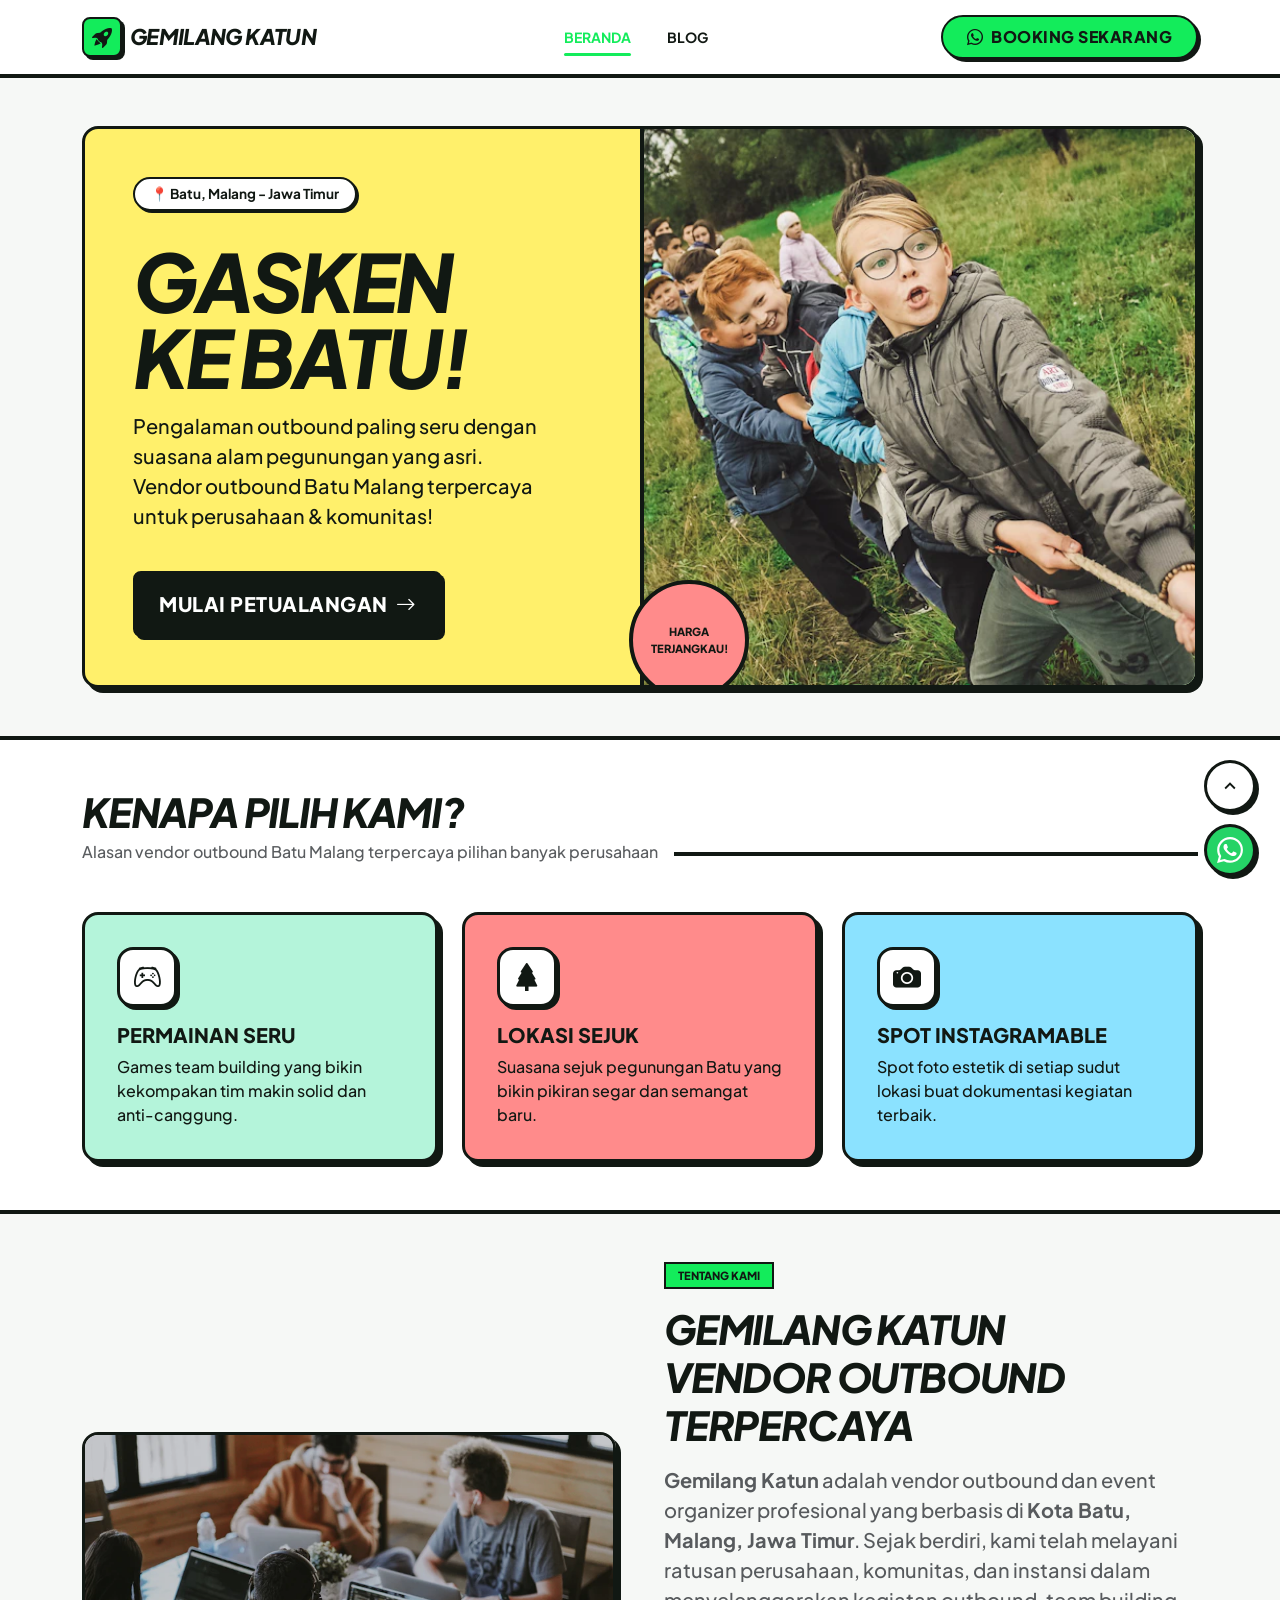
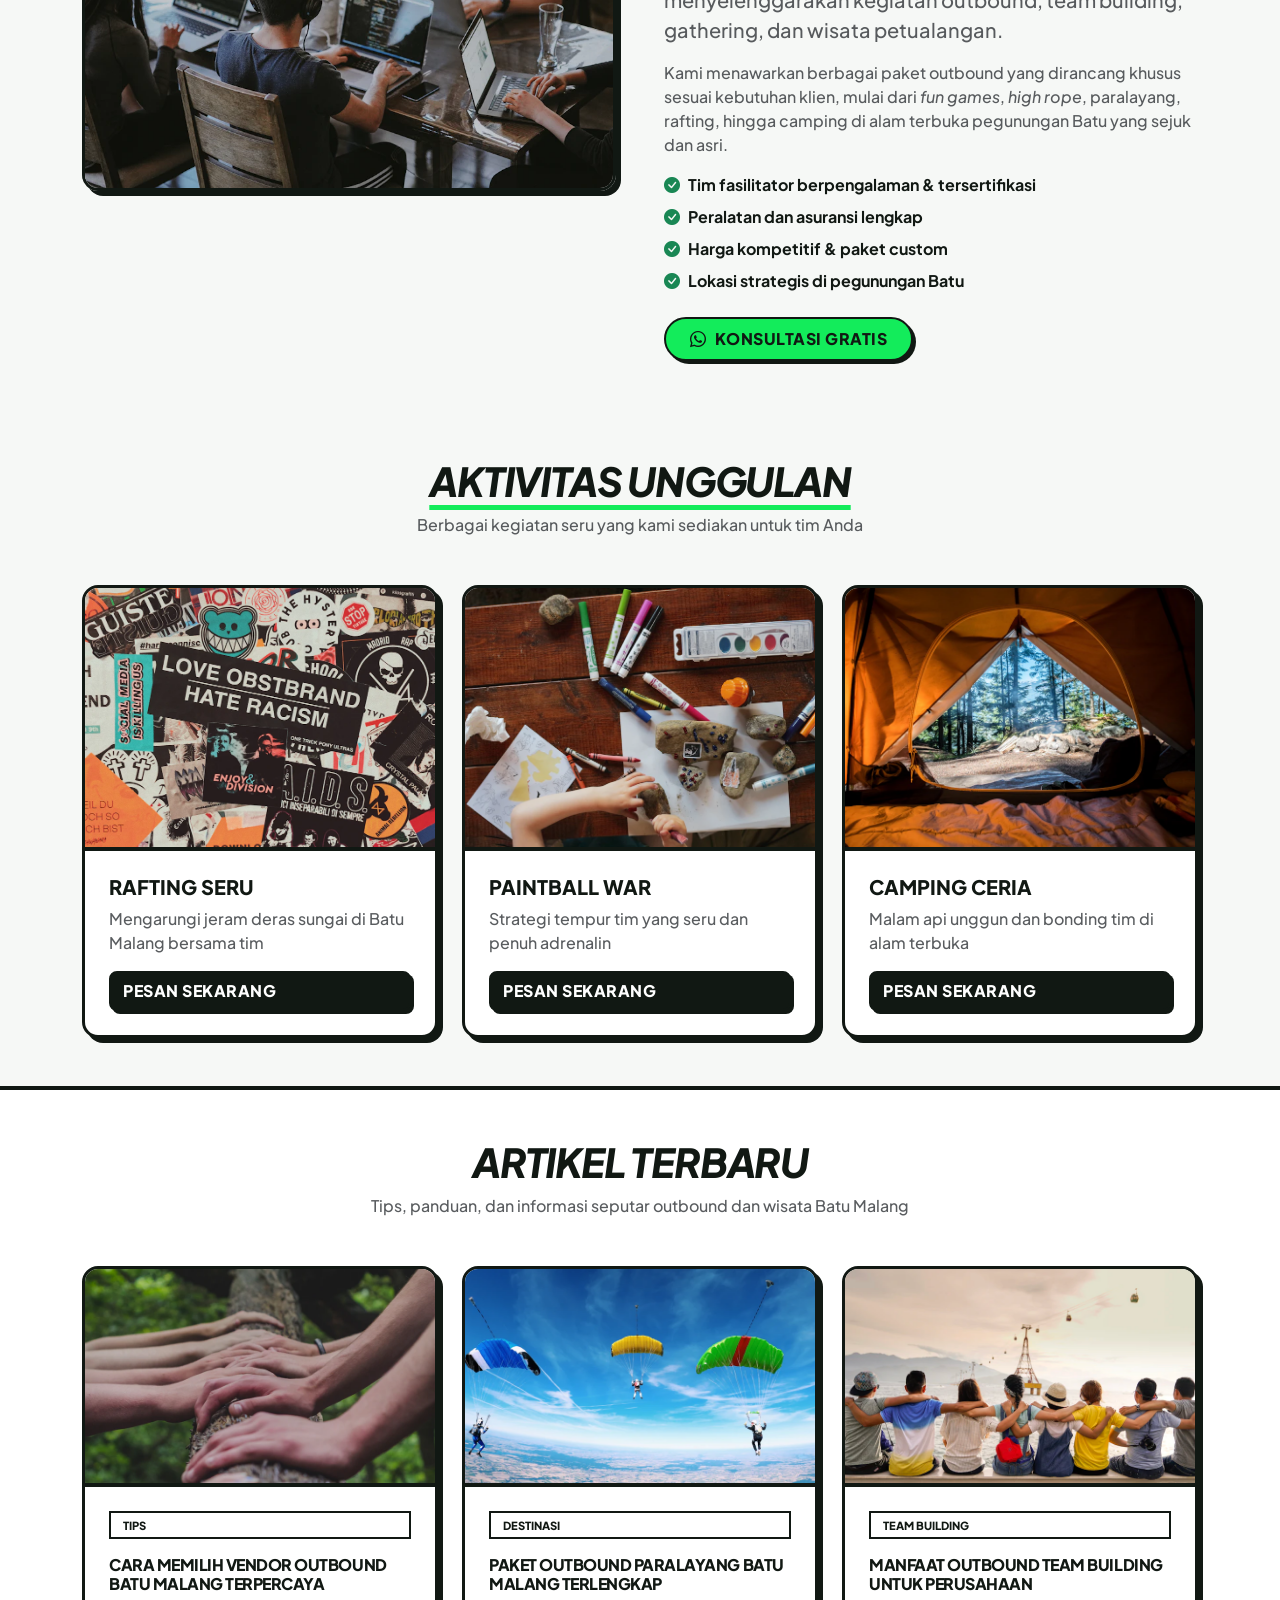
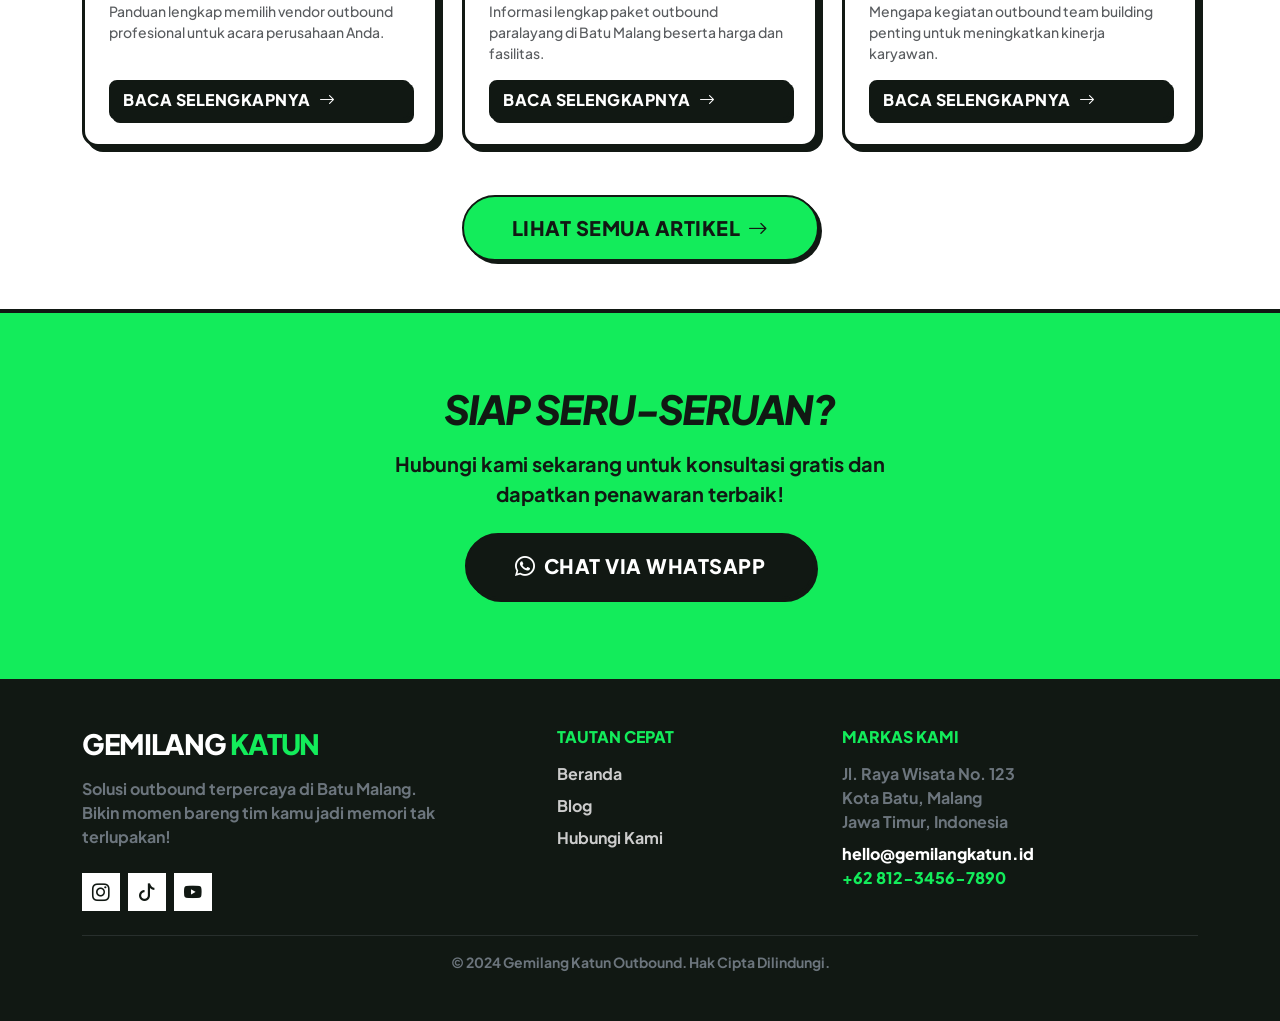
==== commit fc39852d: "Add files via upload" ====
--- a/index.html
+++ b/index.html
@@ -20,7 +20,7 @@
         content="Gemilang Katun adalah vendor outbound terpercaya di Batu Malang. Paket outbound seru, paralayang, rafting, camping, dan team building profesional.">
     <meta property="og:url" content="https://gemilangkatun.id/">
     <meta property="og:site_name" content="Gemilang Katun">
-    <meta property="og:image" content="https://gemilangkatun.id/images/hero-outbound.png">
+    <meta property="og:image" content="https://gemilangkatun.id/images/hero-outbound.webp">
     <meta property="og:image:width" content="1200">
     <meta property="og:image:height" content="630">
     <meta property="og:locale" content="id_ID">
@@ -30,7 +30,7 @@
     <meta name="twitter:title" content="Gemilang Katun - Vendor Outbound Batu Malang Terpercaya">
     <meta name="twitter:description"
         content="Vendor outbound terpercaya di Batu Malang. Paket outbound seru, paralayang, rafting, camping, dan team building.">
-    <meta name="twitter:image" content="https://gemilangkatun.id/images/hero-outbound.png">
+    <meta name="twitter:image" content="https://gemilangkatun.id/images/hero-outbound.webp">
 
     <!-- GEO Tags -->
     <meta name="geo.region" content="ID-JI">
@@ -77,7 +77,7 @@
       "latitude": -7.882,
       "longitude": 112.523
     },
-    "image": "https://gemilangkatun.id/images/hero-outbound.png",
+    "image": "https://gemilangkatun.id/images/hero-outbound.webp",
     "priceRange": "$$",
     "openingHoursSpecification": {
       "@type": "OpeningHoursSpecification",
@@ -120,7 +120,7 @@
                 <span class="navbar-toggler-icon"></span>
             </button>
             <div class="collapse navbar-collapse" id="navbarNav">
-                <ul class="navbar-nav ms-auto me-3 gap-1">
+                <ul class="navbar-nav mx-auto gap-1">
                     <li class="nav-item"><a class="nav-link active" href="index.html">Beranda</a></li>
                     <li class="nav-item"><a class="nav-link" href="blog.html">Blog</a></li>
                 </ul>
@@ -177,7 +177,7 @@
                         </div>
                         <div class="col-lg-6">
                             <div class="hero-img-wrap">
-                                <img src="images/hero-outbound.png"
+                                <img src="images/hero-outbound.webp"
                                     alt="Kegiatan outbound seru tim di alam terbuka Batu Malang" width="800"
                                     height="500" loading="eager">
                                 <div class="hero-badge-float d-none d-lg-flex">
@@ -238,7 +238,7 @@
                 <div class="row g-5 align-items-center">
                     <div class="col-lg-6">
                         <div class="about-img-wrap">
-                            <img src="images/about-team.png"
+                            <img src="images/about-team.webp"
                                 alt="Tim profesional Gemilang Katun vendor outbound Batu Malang" width="600"
                                 height="400" loading="lazy">
                         </div>
@@ -291,7 +291,7 @@
                     <div class="col-md-4">
                         <div class="activity-card bg-white h-100">
                             <div style="overflow:hidden;">
-                                <img class="card-img-top" src="images/rafting-activity.png"
+                                <img class="card-img-top" src="images/rafting-activity.webp"
                                     alt="Kegiatan rafting seru di sungai Batu Malang" width="400" height="300"
                                     loading="lazy">
                             </div>
@@ -308,7 +308,7 @@
                     <div class="col-md-4">
                         <div class="activity-card bg-white h-100">
                             <div style="overflow:hidden;">
-                                <img class="card-img-top" src="images/paintball-activity.png"
+                                <img class="card-img-top" src="images/paintball-activity.webp"
                                     alt="Kegiatan paintball outbound Batu Malang" width="400" height="300"
                                     loading="lazy">
                             </div>
@@ -324,7 +324,7 @@
                     <div class="col-md-4">
                         <div class="activity-card bg-white h-100">
                             <div style="overflow:hidden;">
-                                <img class="card-img-top" src="images/camping-activity.png"
+                                <img class="card-img-top" src="images/camping-activity.webp"
                                     alt="Kegiatan camping malam di Batu Malang" width="400" height="300" loading="lazy">
                             </div>
                             <div class="card-body p-4">
@@ -350,7 +350,7 @@
                     <div class="col-md-4">
                         <div class="article-card bg-white">
                             <div class="card-img-wrap">
-                                <img src="images/vendor-outbound.svg"
+                                <img src="images/vendor-outbound.webp"
                                     alt="Tips memilih vendor outbound Batu Malang terpercaya" width="400" height="250"
                                     loading="lazy">
                             </div>
@@ -370,8 +370,9 @@
                     <div class="col-md-4">
                         <div class="article-card bg-white">
                             <div class="card-img-wrap">
-                                <img src="images/paragliding-batu.svg" alt="Paket paralayang Batu Malang untuk outbound"
-                                    width="400" height="250" loading="lazy">
+                                <img src="images/paragliding-batu.webp"
+                                    alt="Paket paralayang Batu Malang untuk outbound" width="400" height="250"
+                                    loading="lazy">
                             </div>
                             <div class="card-body p-4">
                                 <span class="badge-neo bg-sky mb-3">Destinasi</span>
@@ -389,8 +390,9 @@
                     <div class="col-md-4">
                         <div class="article-card bg-white">
                             <div class="card-img-wrap">
-                                <img src="images/outbound-teamwork.svg" alt="Manfaat outbound team building Batu Malang"
-                                    width="400" height="250" loading="lazy">
+                                <img src="images/outbound-teamwork.webp"
+                                    alt="Manfaat outbound team building Batu Malang" width="400" height="250"
+                                    loading="lazy">
                             </div>
                             <div class="card-body p-4">
                                 <span class="badge-neo bg-mint mb-3">Team Building</span>
--- a/style.css
+++ b/style.css
@@ -30,18 +30,32 @@
 }
 
 /* ---------- Global Reset & Base ---------- */
-* { box-sizing: border-box; }
-html { scroll-behavior: smooth; }
+* {
+  box-sizing: border-box;
+}
+
+html {
+  scroll-behavior: smooth;
+  overflow-x: hidden;
+}
 
 body {
   font-family: var(--font-base);
   background-color: var(--clr-bg-light);
   color: var(--clr-dark);
   overflow-x: hidden;
-}
-
-img { max-width: 100%; height: auto; }
-a { text-decoration: none; transition: color 0.2s; }
+  max-width: 100vw;
+}
+
+img {
+  max-width: 100%;
+  height: auto;
+}
+
+a {
+  text-decoration: none;
+  transition: color 0.2s;
+}
 
 /* ---------- Neo-Brutalism Components ---------- */
 .neo-card {
@@ -50,6 +64,7 @@
   border-radius: var(--radius-md);
   transition: transform 0.15s ease, box-shadow 0.15s ease;
 }
+
 .neo-card:hover {
   transform: translate(2px, 2px);
   box-shadow: var(--shadow-neo-hover);
@@ -67,6 +82,7 @@
   gap: 0.5rem;
   cursor: pointer;
 }
+
 .neo-btn:active,
 .neo-btn:hover {
   box-shadow: 0px 0px 0px var(--clr-dark);
@@ -77,6 +93,7 @@
   background-color: var(--clr-primary);
   color: var(--clr-dark);
 }
+
 .neo-btn-primary:hover {
   background-color: var(--clr-primary-dark);
   color: var(--clr-dark);
@@ -86,6 +103,7 @@
   background-color: var(--clr-dark);
   color: #fff;
 }
+
 .neo-btn-dark:hover {
   background-color: var(--clr-primary);
   color: var(--clr-dark);
@@ -96,6 +114,7 @@
   color: #fff;
   border-color: var(--clr-dark);
 }
+
 .neo-btn-wa:hover {
   background-color: #1DA851;
   color: #fff;
@@ -103,12 +122,13 @@
 
 /* ---------- Navbar ---------- */
 .navbar-neo {
-  background: rgba(255,255,255,0.95);
+  background: rgba(255, 255, 255, 0.95);
   backdrop-filter: blur(12px);
   -webkit-backdrop-filter: blur(12px);
   border-bottom: 4px solid var(--clr-dark);
   padding: 0.75rem 0;
 }
+
 .navbar-neo .navbar-brand {
   font-weight: 800;
   font-size: 1.35rem;
@@ -117,15 +137,23 @@
   font-style: italic;
   color: var(--clr-dark);
 }
-.navbar-neo .navbar-brand:hover { color: var(--clr-dark); }
+
+.navbar-neo .navbar-brand:hover {
+  color: var(--clr-dark);
+}
+
 .navbar-neo .brand-icon {
-  width: 40px; height: 40px;
+  width: 40px;
+  height: 40px;
   background: var(--clr-primary);
   border: 2px solid var(--clr-dark);
   border-radius: var(--radius-sm);
-  display: flex; align-items: center; justify-content: center;
+  display: flex;
+  align-items: center;
+  justify-content: center;
   box-shadow: var(--shadow-neo-sm);
 }
+
 .navbar-neo .nav-link {
   font-weight: 700;
   text-transform: uppercase;
@@ -134,14 +162,18 @@
   position: relative;
   padding: 0.5rem 1rem !important;
 }
+
 .navbar-neo .nav-link:hover,
 .navbar-neo .nav-link.active {
   color: var(--clr-primary) !important;
 }
+
 .navbar-neo .nav-link.active::after {
   content: '';
   position: absolute;
-  bottom: 0; left: 1rem; right: 1rem;
+  bottom: 0;
+  left: 1rem;
+  right: 1rem;
   height: 3px;
   background: var(--clr-primary);
   border-radius: 2px;
@@ -151,9 +183,11 @@
 .offcanvas-neo {
   border-left: 4px solid var(--clr-dark) !important;
 }
+
 .offcanvas-neo .offcanvas-header {
   border-bottom: 3px solid var(--clr-dark);
 }
+
 .offcanvas-neo .nav-link {
   font-weight: 700;
   font-size: 1.1rem;
@@ -161,6 +195,7 @@
   color: var(--clr-dark);
   border-bottom: 2px solid #eee;
 }
+
 .offcanvas-neo .nav-link:hover,
 .offcanvas-neo .nav-link.active {
   color: var(--clr-primary);
@@ -175,6 +210,7 @@
   border-radius: var(--radius-md);
   overflow: hidden;
 }
+
 .hero-section .hero-badge {
   display: inline-block;
   background: #fff;
@@ -185,6 +221,7 @@
   font-weight: 700;
   box-shadow: 2px 2px 0 var(--clr-dark);
 }
+
 .hero-section h1 {
   font-size: 3.5rem;
   font-weight: 900;
@@ -193,9 +230,13 @@
   text-transform: uppercase;
   font-style: italic;
 }
+
 @media (min-width: 992px) {
-  .hero-section h1 { font-size: 5rem; }
-}
+  .hero-section h1 {
+    font-size: 5rem;
+  }
+}
+
 .hero-img-wrap {
   position: relative;
   min-height: 350px;
@@ -203,6 +244,7 @@
   border-top: 4px solid var(--clr-dark);
   background: var(--clr-accent-mint);
 }
+
 @media (min-width: 992px) {
   .hero-img-wrap {
     border-left: 4px solid var(--clr-dark);
@@ -210,26 +252,41 @@
     min-height: 100%;
   }
 }
+
 .hero-img-wrap img {
   position: absolute;
   inset: 0;
-  width: 100%; height: 100%;
+  width: 100%;
+  height: 100%;
   object-fit: cover;
 }
+
 .hero-badge-float {
   position: absolute;
-  bottom: -15px; left: -15px;
-  width: 120px; height: 120px;
+  bottom: -15px;
+  left: -15px;
+  width: 120px;
+  height: 120px;
   background: var(--clr-accent-coral);
   border-radius: 50%;
   border: 4px solid var(--clr-dark);
-  display: flex; align-items: center; justify-content: center;
+  display: flex;
+  align-items: center;
+  justify-content: center;
   animation: bounce 2s infinite;
   z-index: 2;
 }
+
 @keyframes bounce {
-  0%, 100% { transform: translateY(0); }
-  50% { transform: translateY(-15px); }
+
+  0%,
+  100% {
+    transform: translateY(0);
+  }
+
+  50% {
+    transform: translateY(-15px);
+  }
 }
 
 /* ---------- Section Styles ---------- */
@@ -240,8 +297,11 @@
   letter-spacing: -0.03em;
   font-style: italic;
 }
+
 @media (min-width: 768px) {
-  .section-heading { font-size: 2.5rem; }
+  .section-heading {
+    font-size: 2.5rem;
+  }
 }
 
 .section-line {
@@ -259,16 +319,21 @@
   padding: 2rem;
   transition: transform 0.15s, box-shadow 0.15s;
 }
+
 .feature-card:hover {
   transform: translate(2px, 2px);
   box-shadow: var(--shadow-neo-hover);
 }
+
 .feature-icon {
-  width: 60px; height: 60px;
+  width: 60px;
+  height: 60px;
   background: #fff;
   border: 3px solid var(--clr-dark);
   border-radius: var(--radius-md);
-  display: flex; align-items: center; justify-content: center;
+  display: flex;
+  align-items: center;
+  justify-content: center;
   box-shadow: var(--shadow-neo-sm);
   font-size: 1.75rem;
 }
@@ -281,19 +346,23 @@
   border-radius: var(--radius-md);
   transition: transform 0.15s, box-shadow 0.15s;
 }
+
 .activity-card:hover {
   transform: translate(2px, 2px);
   box-shadow: var(--shadow-neo-hover);
 }
+
 .activity-card .card-img-top {
   aspect-ratio: 4/3;
   object-fit: cover;
   border-bottom: 4px solid var(--clr-dark);
   transition: transform 0.5s;
 }
+
 .activity-card:hover .card-img-top {
   transform: scale(1.05);
 }
+
 .activity-card .card-body {
   border-top: 0;
 }
@@ -309,28 +378,35 @@
   display: flex;
   flex-direction: column;
 }
+
 .article-card:hover {
   transform: translate(2px, 2px);
   box-shadow: var(--shadow-neo-hover);
 }
+
 .article-card .card-img-wrap {
   overflow: hidden;
   border-bottom: 4px solid var(--clr-dark);
   aspect-ratio: 16/10;
 }
+
 .article-card .card-img-wrap img {
-  width: 100%; height: 100%;
+  width: 100%;
+  height: 100%;
   object-fit: cover;
   transition: transform 0.5s;
 }
+
 .article-card:hover .card-img-wrap img {
   transform: scale(1.05);
 }
+
 .article-card .card-body {
   flex: 1;
   display: flex;
   flex-direction: column;
 }
+
 .article-card .card-body .mt-auto {
   margin-top: auto;
 }
@@ -341,14 +417,17 @@
   border-top: 4px solid var(--clr-dark);
   border-bottom: 4px solid var(--clr-dark);
 }
+
 .about-img-wrap {
   border: var(--border-neo);
   box-shadow: var(--shadow-neo);
   border-radius: var(--radius-md);
   overflow: hidden;
 }
+
 .about-img-wrap img {
-  width: 100%; height: 100%;
+  width: 100%;
+  height: 100%;
   object-fit: cover;
 }
 
@@ -362,6 +441,7 @@
   text-transform: uppercase;
   display: inline-block;
 }
+
 .blog-hero h2 {
   font-size: 3rem;
   font-weight: 900;
@@ -369,8 +449,11 @@
   letter-spacing: -0.04em;
   line-height: 1;
 }
+
 @media (min-width: 768px) {
-  .blog-hero h2 { font-size: 4.5rem; }
+  .blog-hero h2 {
+    font-size: 4.5rem;
+  }
 }
 
 .blog-featured {
@@ -379,6 +462,7 @@
   overflow: hidden;
   transition: transform 0.15s, box-shadow 0.15s;
 }
+
 .blog-featured:hover {
   transform: translate(2px, 2px);
   box-shadow: var(--shadow-neo-hover);
@@ -394,6 +478,7 @@
   border-bottom: 3px solid var(--clr-primary);
   color: var(--clr-dark);
 }
+
 .article-content h3 {
   font-size: 1.3rem;
   font-weight: 700;
@@ -401,19 +486,24 @@
   margin-bottom: 0.75rem;
   color: var(--clr-dark);
 }
+
 .article-content p {
   line-height: 1.8;
   margin-bottom: 1rem;
   color: #333;
 }
-.article-content ul, .article-content ol {
+
+.article-content ul,
+.article-content ol {
   margin-bottom: 1rem;
   padding-left: 1.5rem;
 }
+
 .article-content li {
   margin-bottom: 0.5rem;
   line-height: 1.7;
 }
+
 .article-content blockquote {
   border-left: 5px solid var(--clr-primary);
   background: #f0faf2;
@@ -424,6 +514,7 @@
   font-weight: 600;
   color: #1a3a1a;
 }
+
 .article-content .img-caption {
   font-size: 0.85rem;
   color: #666;
@@ -432,6 +523,7 @@
   margin-top: 0.5rem;
   margin-bottom: 1.5rem;
 }
+
 .article-content .article-img {
   border: var(--border-neo);
   border-radius: var(--radius-sm);
@@ -448,6 +540,7 @@
   padding: 1.25rem 1.5rem;
   margin: 1.5rem 0;
 }
+
 .toc-container .toc-title {
   font-weight: 800;
   font-size: 1.1rem;
@@ -456,24 +549,29 @@
   align-items: center;
   justify-content: space-between;
 }
+
 .toc-container .toc-list {
   list-style: none;
   padding-left: 0;
   margin: 0.75rem 0 0;
 }
+
 .toc-container .toc-list li {
   margin-bottom: 0.35rem;
 }
+
 .toc-container .toc-list a {
   color: var(--clr-dark);
   font-weight: 600;
   font-size: 0.9rem;
   border-bottom: 2px solid transparent;
 }
+
 .toc-container .toc-list a:hover {
   color: var(--clr-primary-dark);
   border-bottom-color: var(--clr-primary);
 }
+
 .toc-container .toc-list .toc-h3 {
   padding-left: 1.25rem;
   font-size: 0.85rem;
@@ -496,6 +594,7 @@
   margin-bottom: 0.75rem;
   overflow: hidden;
 }
+
 .faq-item .faq-question {
   background: #fff;
   padding: 1rem 1.25rem;
@@ -505,14 +604,17 @@
   align-items: center;
   justify-content: space-between;
 }
+
 .faq-item .faq-question:hover {
   background: #f0faf2;
 }
+
 .faq-item .faq-answer {
   padding: 0 1.25rem 1rem;
   line-height: 1.7;
   display: none;
 }
+
 .faq-item.open .faq-answer {
   display: block;
 }
@@ -527,8 +629,10 @@
   gap: 1.25rem;
   align-items: center;
 }
+
 .author-profile img {
-  width: 70px; height: 70px;
+  width: 70px;
+  height: 70px;
   border-radius: 50%;
   border: 3px solid var(--clr-primary);
   object-fit: cover;
@@ -536,7 +640,8 @@
 
 /* Share buttons */
 .share-buttons a {
-  width: 42px; height: 42px;
+  width: 42px;
+  height: 42px;
   border-radius: 50%;
   display: inline-flex;
   align-items: center;
@@ -547,14 +652,27 @@
   transition: transform 0.15s, box-shadow 0.15s;
   box-shadow: 2px 2px 0 var(--clr-dark);
 }
+
 .share-buttons a:hover {
-  transform: translate(1px,1px);
+  transform: translate(1px, 1px);
   box-shadow: 0 0 0 var(--clr-dark);
 }
-.share-btn-fb { background: #1877F2; }
-.share-btn-tw { background: #1DA1F2; }
-.share-btn-ig { background: #E4405F; }
-.share-btn-wa { background: var(--clr-wa-green); }
+
+.share-btn-fb {
+  background: #1877F2;
+}
+
+.share-btn-tw {
+  background: #1DA1F2;
+}
+
+.share-btn-ig {
+  background: #E4405F;
+}
+
+.share-btn-wa {
+  background: var(--clr-wa-green);
+}
 
 /* ---------- Footer ---------- */
 .footer-neo {
@@ -562,8 +680,16 @@
   color: #fff;
   border-top: 8px solid var(--clr-primary);
 }
-.footer-neo a { color: #ccc; transition: color 0.2s; }
-.footer-neo a:hover { color: var(--clr-primary); }
+
+.footer-neo a {
+  color: #ccc;
+  transition: color 0.2s;
+}
+
+.footer-neo a:hover {
+  color: var(--clr-primary);
+}
+
 .footer-neo h5 {
   color: var(--clr-primary);
   font-weight: 800;
@@ -571,8 +697,10 @@
   font-size: 1rem;
   margin-bottom: 1rem;
 }
+
 .footer-social a {
-  width: 38px; height: 38px;
+  width: 38px;
+  height: 38px;
   background: #fff;
   color: var(--clr-dark);
   border: 2px solid #fff;
@@ -583,6 +711,7 @@
   font-size: 1.1rem;
   transition: all 0.2s;
 }
+
 .footer-social a:hover {
   background: var(--clr-primary);
   border-color: var(--clr-primary);
@@ -601,11 +730,14 @@
 }
 
 .btn-scroll-top {
-  width: 52px; height: 52px;
+  width: 52px;
+  height: 52px;
   background: #fff;
   border: 3px solid var(--clr-dark);
   border-radius: 50%;
-  display: flex; align-items: center; justify-content: center;
+  display: flex;
+  align-items: center;
+  justify-content: center;
   cursor: pointer;
   box-shadow: var(--shadow-neo-sm);
   transition: all 0.2s;
@@ -613,64 +745,120 @@
   visibility: hidden;
   transform: translateY(20px);
 }
+
 .btn-scroll-top.visible {
   opacity: 1;
   visibility: visible;
   transform: translateY(0);
 }
+
 .btn-scroll-top:hover {
   background: var(--clr-accent-yellow);
   transform: translateY(-3px);
   box-shadow: var(--shadow-neo);
 }
+
 .btn-scroll-top svg {
-  width: 22px; height: 22px;
+  width: 22px;
+  height: 22px;
   fill: var(--clr-dark);
 }
 
 .btn-wa-float {
-  width: 52px; height: 52px;
+  width: 52px;
+  height: 52px;
   background: var(--clr-wa-green);
   border: 3px solid var(--clr-dark);
   border-radius: 50%;
-  display: flex; align-items: center; justify-content: center;
+  display: flex;
+  align-items: center;
+  justify-content: center;
   cursor: pointer;
   box-shadow: var(--shadow-neo-sm);
   transition: all 0.2s;
   color: #fff;
   animation: pulse-wa 2s infinite;
 }
+
 .btn-wa-float:hover {
   transform: translateY(-3px) scale(1.05);
   box-shadow: var(--shadow-neo);
   background: #1DA851;
   color: #fff;
 }
+
 .btn-wa-float svg {
-  width: 26px; height: 26px;
+  width: 26px;
+  height: 26px;
   fill: #fff;
 }
+
 @keyframes pulse-wa {
-  0% { box-shadow: var(--shadow-neo-sm), 0 0 0 0 rgba(37,211,102,0.4); }
-  70% { box-shadow: var(--shadow-neo-sm), 0 0 0 12px rgba(37,211,102,0); }
-  100% { box-shadow: var(--shadow-neo-sm), 0 0 0 0 rgba(37,211,102,0); }
+  0% {
+    box-shadow: var(--shadow-neo-sm), 0 0 0 0 rgba(37, 211, 102, 0.4);
+  }
+
+  70% {
+    box-shadow: var(--shadow-neo-sm), 0 0 0 12px rgba(37, 211, 102, 0);
+  }
+
+  100% {
+    box-shadow: var(--shadow-neo-sm), 0 0 0 0 rgba(37, 211, 102, 0);
+  }
 }
 
 /* ---------- Utility Classes ---------- */
-.text-primary-neo { color: var(--clr-primary) !important; }
-.bg-primary-neo { background-color: var(--clr-primary) !important; }
-.bg-mint { background-color: var(--clr-accent-mint); }
-.bg-coral { background-color: var(--clr-accent-coral); }
-.bg-sky { background-color: var(--clr-accent-sky); }
-.bg-yellow-neo { background-color: var(--clr-accent-yellow); }
-.bg-pink-neo { background-color: var(--clr-accent-pink); }
-
-.fw-800 { font-weight: 800 !important; }
-.fw-900 { font-weight: 900 !important; }
-.tracking-tight { letter-spacing: -0.03em; }
-.tracking-tighter { letter-spacing: -0.04em; }
-.italic { font-style: italic; }
-.uppercase { text-transform: uppercase; }
+.text-primary-neo {
+  color: var(--clr-primary) !important;
+}
+
+.bg-primary-neo {
+  background-color: var(--clr-primary) !important;
+}
+
+.bg-mint {
+  background-color: var(--clr-accent-mint);
+}
+
+.bg-coral {
+  background-color: var(--clr-accent-coral);
+}
+
+.bg-sky {
+  background-color: var(--clr-accent-sky);
+}
+
+.bg-yellow-neo {
+  background-color: var(--clr-accent-yellow);
+}
+
+.bg-pink-neo {
+  background-color: var(--clr-accent-pink);
+}
+
+.fw-800 {
+  font-weight: 800 !important;
+}
+
+.fw-900 {
+  font-weight: 900 !important;
+}
+
+.tracking-tight {
+  letter-spacing: -0.03em;
+}
+
+.tracking-tighter {
+  letter-spacing: -0.04em;
+}
+
+.italic {
+  font-style: italic;
+}
+
+.uppercase {
+  text-transform: uppercase;
+}
 
 .badge-neo {
   display: inline-block;
@@ -684,9 +872,53 @@
 
 /* ---------- Responsive Fine-Tuning ---------- */
 @media (max-width: 767px) {
-  .hero-section h1 { font-size: 2.5rem; }
-  .section-heading { font-size: 1.75rem; }
-  .hero-badge-float { display: none !important; }
-  .floating-actions { bottom: 1rem; right: 1rem; }
-  .btn-scroll-top, .btn-wa-float { width: 46px; height: 46px; }
-}
+  .hero-section h1 {
+    font-size: 2.5rem;
+  }
+
+  .section-heading {
+    font-size: 1.75rem;
+  }
+
+  .hero-badge-float {
+    display: none !important;
+  }
+
+  .floating-actions {
+    bottom: 1rem;
+    right: 1rem;
+  }
+
+  .btn-scroll-top,
+  .btn-wa-float {
+    width: 46px;
+    height: 46px;
+  }
+
+  .container {
+    overflow-x: hidden;
+  }
+
+  .row {
+    margin-left: 0;
+    margin-right: 0;
+  }
+
+  img {
+    max-width: 100%;
+    height: auto;
+  }
+
+  .hero-section {
+    border-radius: var(--radius-sm);
+  }
+}
+
+/* Prevent any horizontal overflow on all screen sizes */
+main,
+footer,
+nav,
+section {
+  max-width: 100vw;
+  overflow-x: hidden;
+}
